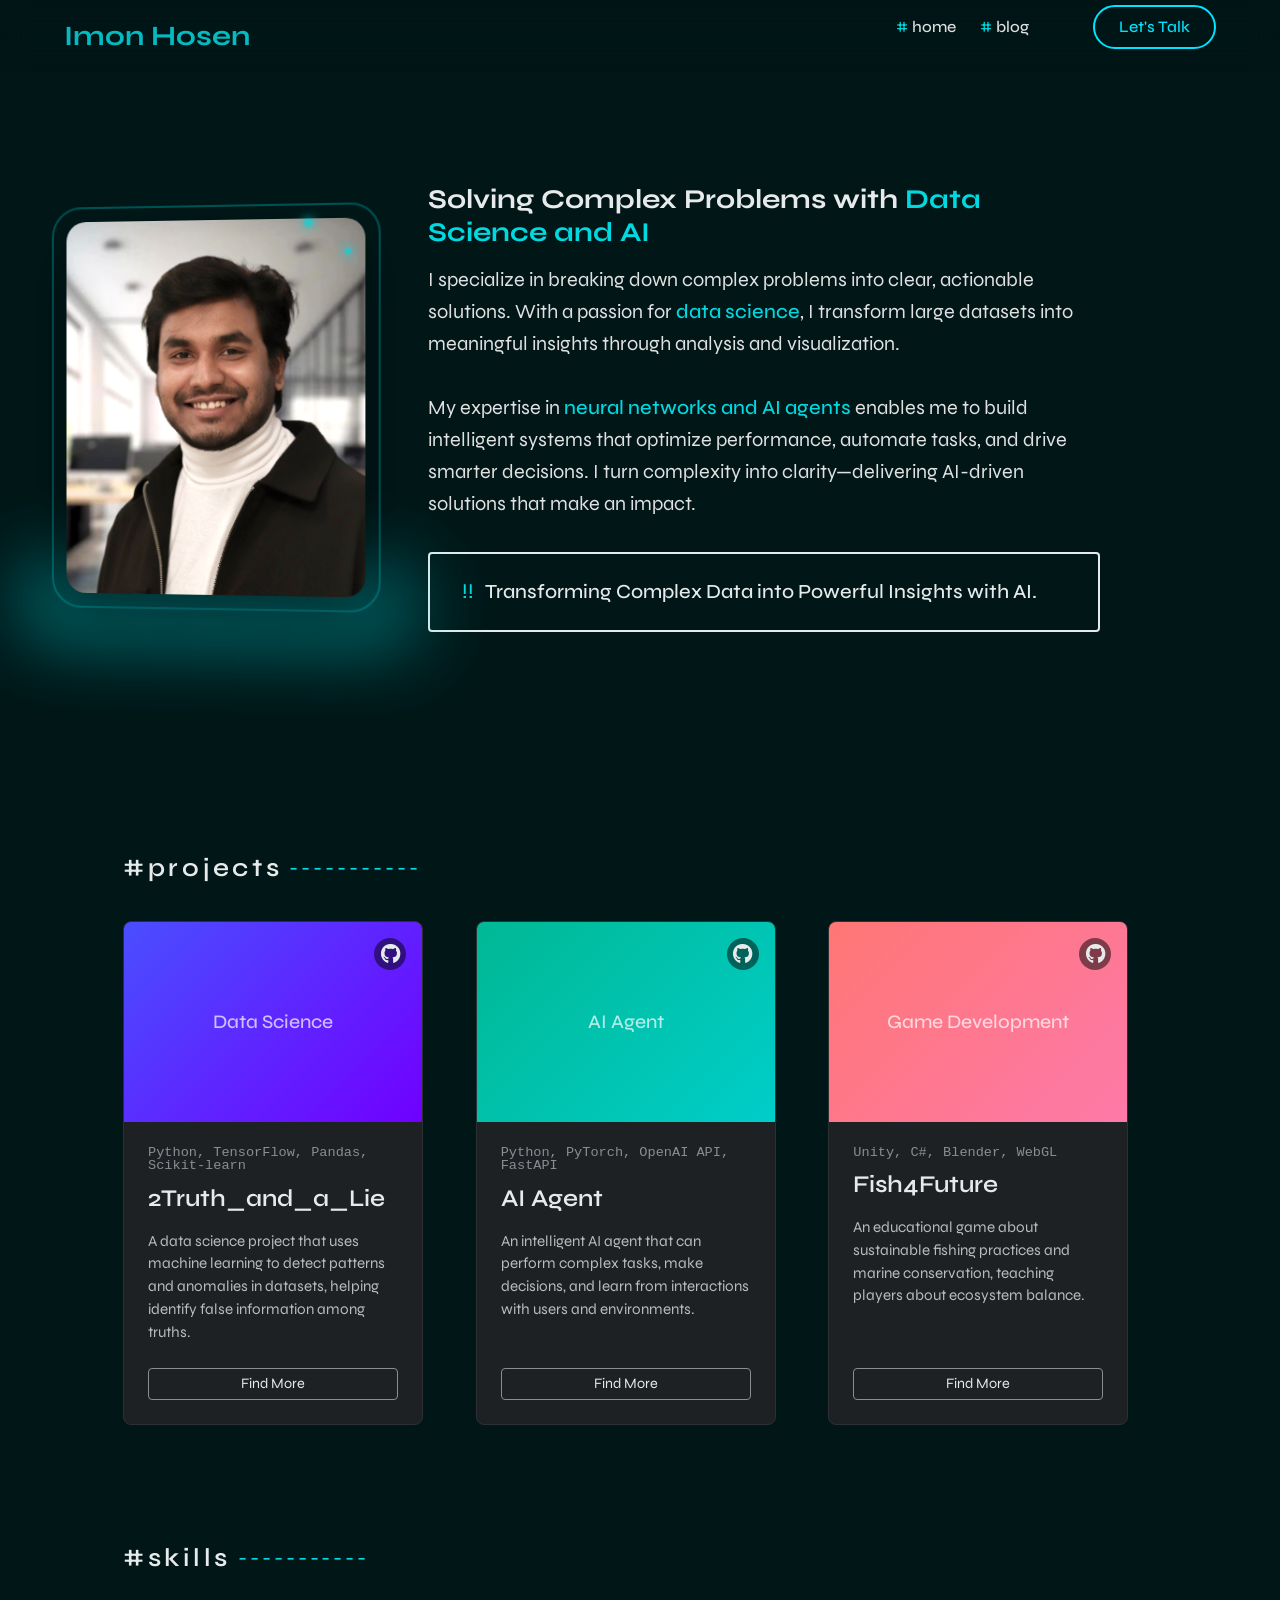
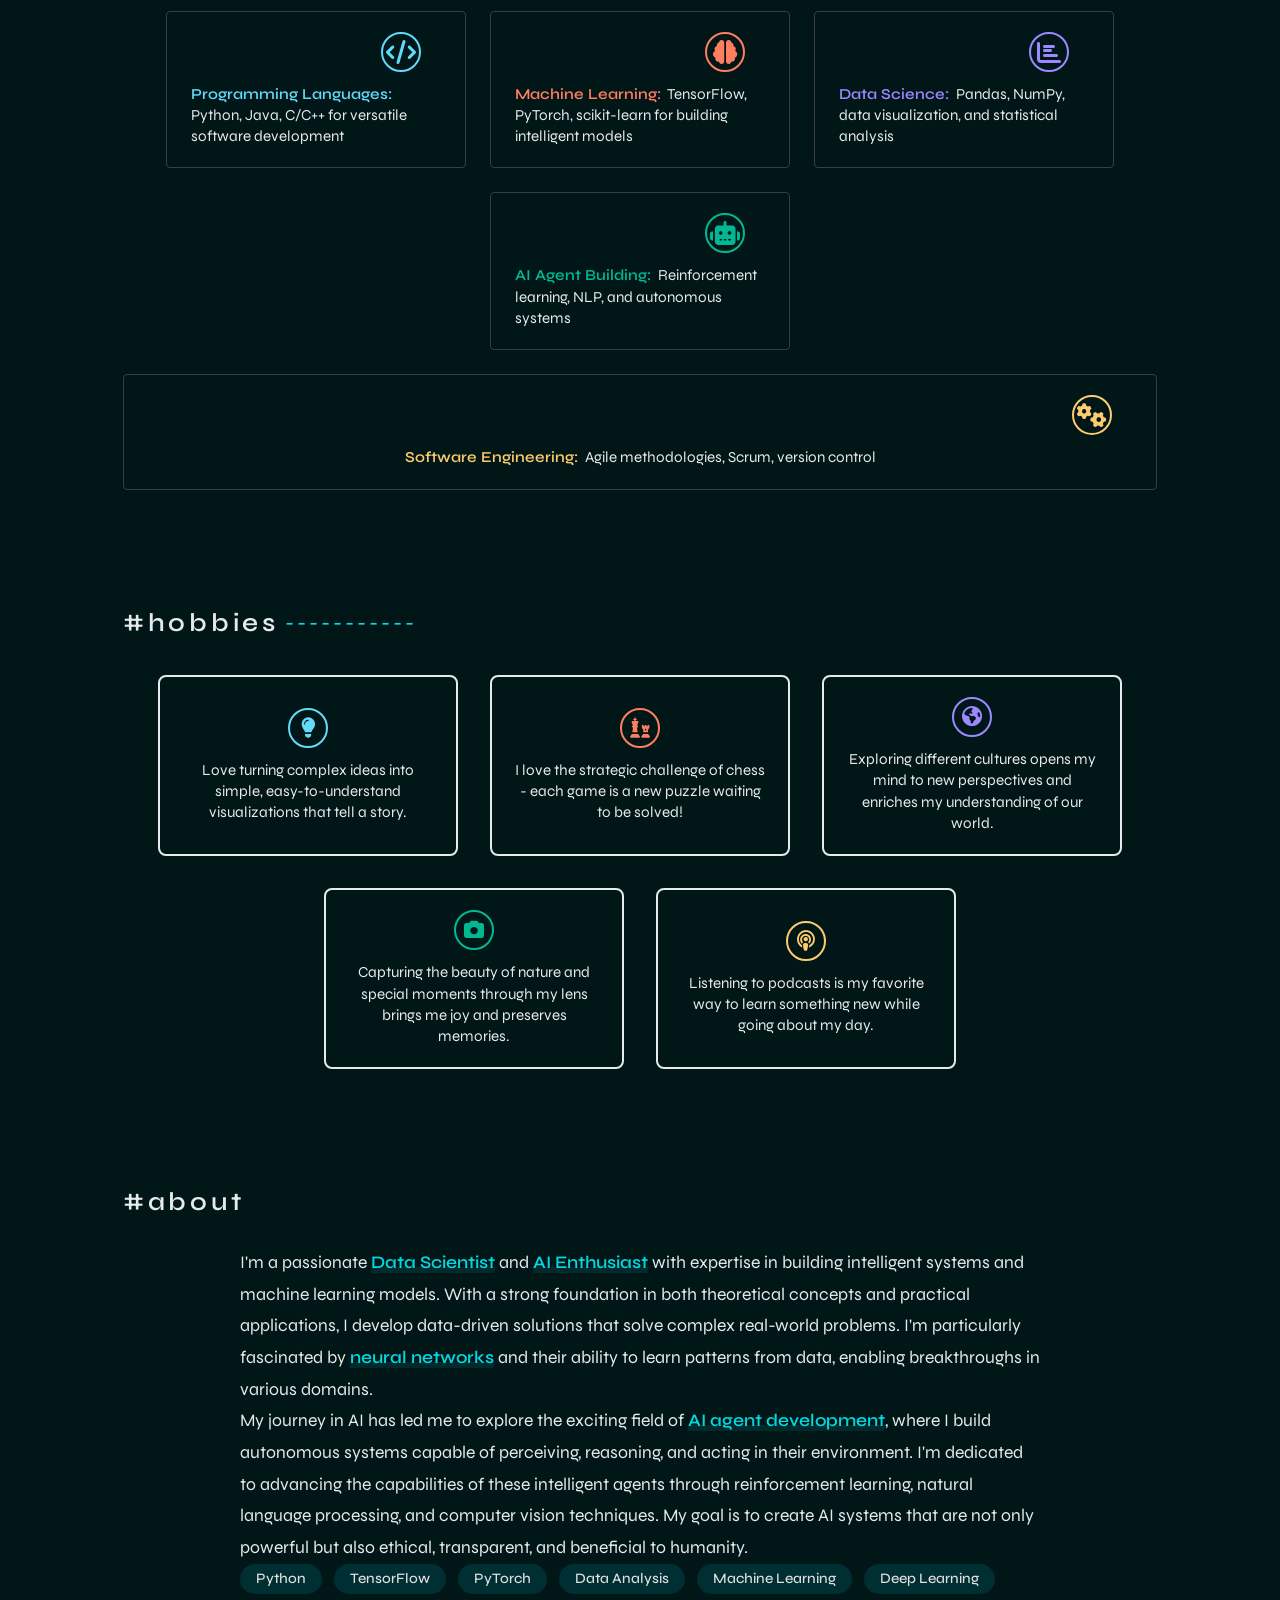
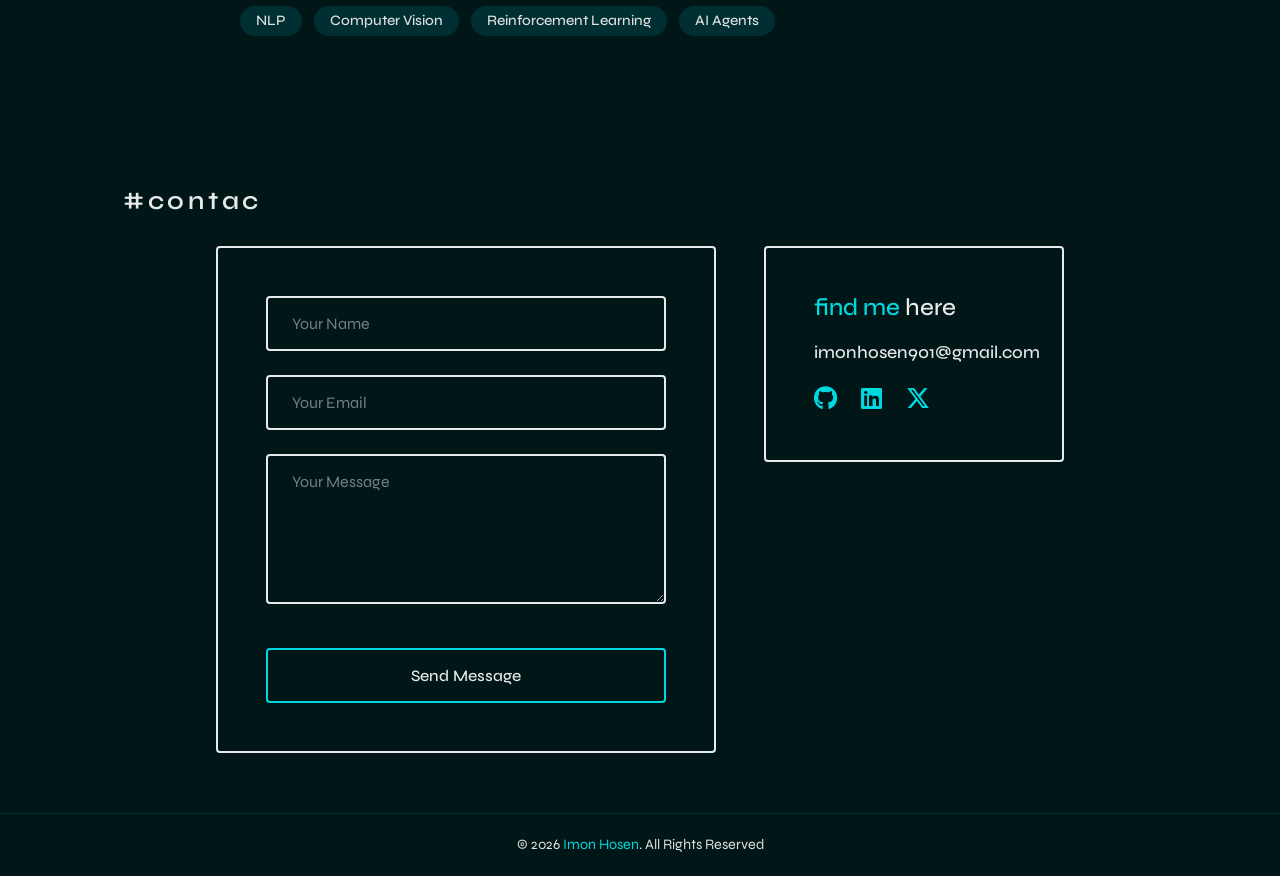
==== index.html @ aaed7962 "Add files via upload" ====
<!DOCTYPE html>
<html lang="en">

<head>
  <meta charset="UTF-8" />
  <meta name="viewport" content="width=device-width, initial-scale=1.0, maximum-scale=1.0, user-scalable=no">
  <link rel="icon" type="image/png" href="img/logo/imon's.png" />
  <title>Imon Hosen - AI Generalist</title>
  <!-- Cache buster script should be loaded first -->
  <script src="js/cache-buster.js"></script>
  <!-- Stylesheets -->
  <link rel="stylesheet" href="css/style.css" />
  <link rel="stylesheet" href="css/main.css" />
  <link rel="stylesheet" href="https://cdnjs.cloudflare.com/ajax/libs/font-awesome/6.5.1/css/all.min.css" />
</head>

<body>
  <div class="wrapper">
    <header class="header">
      <div class="header__container">
        <a href="index.html" class="header__logo">Imon Hosen</a>
        <div class="header__navigation">
          <div class="header__menu menu">
              <nav class="menu__body">
                <ul class="menu__list">
                <li class="menu__item"><a href="#home" class="menu__link active"><span class="hash">#</span>home</a></li>
                <li class="menu__item"><a href="blog.html" class="menu__link"><span class="hash">#</span>blog</a></li>
                <li class="menu__item menu__item--with-button">
                  <a href="#contact" class="actions-header__button mobile-button">Let's Talk</a>
                </li>
                </ul>
              <a href="#contact" class="actions-header__button desktop-button">Let's Talk</a>
              </nav>
          </div>
          <div class="header__actions actions-header">
            <button type="button" class="menu__icon icon-menu"><span></span></button>
          </div>
        </div>
      </div>
    </header>
    <main class="page">
      <section id="home" class="page__main main">
        <div class="video-background">
          <video class="video-bg" autoplay muted loop>
            <!-- Video source will be set by JavaScript -->
          </video>
        </div>
        <div class="main__container">
          <div class="main__content-wrapper">
            <div class="main__image">
              <img src="img/home/ssss.jpeg" alt="Profile Image">
              <div class="particles"></div>
              <div class="image-overlay"></div>
            </div>
            <div class="main__content">
              <h1 class="main__title">Solving Complex Problems with <span class="highlight">Data Science and AI</span></h1>
              <div class="main__text">
                I specialize in breaking down complex problems into clear, actionable solutions. With a passion for <span class="highlight">data science</span>, I transform large datasets into meaningful insights through analysis and visualization.
                <br><br>
                My expertise in <span class="highlight">neural networks and AI agents</span> enables me to build intelligent systems that optimize performance, automate tasks, and drive smarter decisions. I turn complexity into clarity—delivering AI-driven solutions that make an impact.
              </div>
              <div class="main__quote">
                <span class="quote-sign">!!</span> Transforming Complex Data into Powerful Insights with AI.
              </div>
            </div>
          </div>
        </div>
      </section>

      <section class="page__projects projects" id="projects">
        <div class="projects__container">
          <h2 class="projects__title">
            <span class="text">
              <span class="letter">#</span>
              <span class="letter">p</span>
              <span class="letter">r</span>
              <span class="letter">o</span>
              <span class="letter">j</span>
              <span class="letter">e</span>
              <span class="letter">c</span>
              <span class="letter">t</span>
              <span class="letter">s</span>
            </span>
            <span class="dash">- - - - - - - - - - -  </span>
          </h2>
          <div class="project-boxes">
            <div class="project-box">
              <a href="https://github.com/imon333/2Truth_and_a-_Lie" target="_blank" class="github-link">
                <i class="fab fa-github"></i>
              </a>
              <div class="project-image" data-placeholder="Data Science">
                <img src="img/projects/data-science.jpg" alt="Data Science Project" onerror="this.style.display='none'">
              </div>
              <div class="project-content">
                <div class="project-tech">Python, TensorFlow, Pandas, Scikit-learn</div>
                <h3 class="project-title">2Truth_and_a_Lie</h3>
                <p class="project-desc">A data science project that uses machine learning to detect patterns and anomalies in datasets, helping identify false information among truths.</p>
                <a href="#" class="project-link">Find More</a>
              </div>
            </div>
            <div class="project-box">
              <a href="https://github.com/imon333/Job-apply-AI-agent" target="_blank" class="github-link">
                <i class="fab fa-github"></i>
              </a>
              <div class="project-image" data-placeholder="AI Agent">
                <img src="img/projects/ai-agent.jpg" alt="AI Agent" onerror="this.style.display='none'">
              </div>
              <div class="project-content">
                <div class="project-tech">Python, PyTorch, OpenAI API, FastAPI</div>
                <h3 class="project-title">AI Agent</h3>
                <p class="project-desc">An intelligent AI agent that can perform complex tasks, make decisions, and learn from interactions with users and environments.</p>
                <a href="#" class="project-link">Find More</a>
              </div>
            </div>
            <div class="project-box">
              <a href="https://github.com/maxkompch/Fishing4Future" target="_blank" class="github-link">
                <i class="fab fa-github"></i>
              </a>
              <div class="project-image" data-placeholder="Game Development">
                <img src="img/projects/fish4future.jpg" alt="Fish4Future" onerror="this.style.display='none'">
              </div>
              <div class="project-content">
                <div class="project-tech">Unity, C#, Blender, WebGL</div>
                <h3 class="project-title">Fish4Future</h3>
                <p class="project-desc">An educational game about sustainable fishing practices and marine conservation, teaching players about ecosystem balance.</p>
                <a href="#" class="project-link">Find More</a>
              </div>
            </div>
          </div>
        </div>
      </section>

      <section class="page__skills skills" id="skills">
        <div class="skills__container">
          <h2 class="skills__title">
            <span class="text">
              <span class="letter">#</span>
              <span class="letter">s</span>
              <span class="letter">k</span>
              <span class="letter">i</span>
              <span class="letter">l</span>
              <span class="letter">l</span>
              <span class="letter">s</span>
            </span>
            <span class="dash">- - - - - - - - - - -  </span>
          </h2>
          <div class="skill-boxes">
            <div class="skill-box">
              <div class="skill-icon">
                <i class="fas fa-code"></i>
                  </div>
              <p class="skill-desc"><span class="skill-category programming">Programming Languages:</span> Python, Java, C/C++ for versatile software development</p>
                </div>
            <div class="skill-box">
              <div class="skill-icon">
                <i class="fas fa-brain"></i>
              </div>
              <p class="skill-desc"><span class="skill-category ml">Machine Learning:</span> TensorFlow, PyTorch, scikit-learn for building intelligent models</p>
            </div>
            <div class="skill-box">
              <div class="skill-icon">
                <i class="fas fa-chart-bar"></i>
                  </div>
              <p class="skill-desc"><span class="skill-category ds">Data Science:</span> Pandas, NumPy, data visualization, and statistical analysis</p>
                </div>
            <div class="skill-box">
              <div class="skill-icon">
                <i class="fas fa-robot"></i>
              </div>
              <p class="skill-desc"><span class="skill-category ai">AI Agent Building:</span> Reinforcement learning, NLP, and autonomous systems</p>
            </div>
            <div class="skill-box">
              <div class="skill-icon">
                <i class="fas fa-cogs"></i>
              </div>
              <p class="skill-desc"><span class="skill-category se">Software Engineering:</span> Agile methodologies, Scrum, version control</p>
            </div>
          </div>
        </div>
      </section>
      
      <section class="page__hobbies hobbies" id="hobbies">
        <div class="hobbies__container">
          <h2 class="hobbies__title">
            <span class="text">
              <span class="letter">#</span>
              <span class="letter">h</span>
              <span class="letter">o</span>
              <span class="letter">b</span>
              <span class="letter">b</span>
              <span class="letter">i</span>
              <span class="letter">e</span>
              <span class="letter">s</span>
            </span>
            <span class="dash">- - - - - - - - - - -  </span>
          </h2>
          <div class="hobby-boxes">
            <div class="hobby-box">
              <div class="hobby-icon code-icon">
                <i class="fas fa-lightbulb"></i>
              </div>
              <p class="hobby-desc">Love turning complex ideas into simple, easy-to-understand visualizations that tell a story.</p>
            </div>
            <div class="hobby-box">
              <div class="hobby-icon chess-icon">
                <i class="fas fa-chess"></i>
              </div>
              <p class="hobby-desc">I love the strategic challenge of chess - each game is a new puzzle waiting to be solved!</p>
            </div>
            <div class="hobby-box">
              <div class="hobby-icon globe-icon">
                <i class="fas fa-globe-americas"></i>
              </div>
              <p class="hobby-desc">Exploring different cultures opens my mind to new perspectives and enriches my understanding of our world.</p>
            </div>
            <div class="hobby-box">
              <div class="hobby-icon photo-icon">
                <i class="fas fa-camera"></i>
              </div>
              <p class="hobby-desc">Capturing the beauty of nature and special moments through my lens brings me joy and preserves memories.</p>
            </div>
            <div class="hobby-box">
              <div class="hobby-icon podcast-icon">
                <i class="fas fa-podcast"></i>
              </div>
              <p class="hobby-desc">Listening to podcasts is my favorite way to learn something new while going about my day.</p>
            </div>
          </div>
        </div>
      </section>

      <section class="page__about about" id="about">
        <div class="about__container">
          <h2 class="about__title">
            <span class="text">
              <span class="letter">#</span>
              <span class="letter">a</span>
              <span class="letter">b</span>
              <span class="letter">o</span>
              <span class="letter">u</span>
              <span class="letter">t</span>
              <span class="letter">&nbsp;</span>
              <span class="letter">m</span>
              <span class="letter">e</span>
            </span>
            <span class="dash">- - - - - - - - - - -  </span>
          </h2>
          <div class="about__content">
            <p class="about__text">
              I'm a passionate <span class="highlight">Data Scientist</span> and <span class="highlight">AI Enthusiast</span> with expertise in building intelligent systems and machine learning models. 
              With a strong foundation in both theoretical concepts and practical applications, I develop data-driven 
              solutions that solve complex real-world problems. I'm particularly fascinated by <span class="highlight">neural networks</span> 
              and their ability to learn patterns from data, enabling breakthroughs in various domains.
            </p>
            <p class="about__text">
              My journey in AI has led me to explore the exciting field of <span class="highlight">AI agent development</span>, 
              where I build autonomous systems capable of perceiving, reasoning, and acting in their environment. 
              I'm dedicated to advancing the capabilities of these intelligent agents through reinforcement learning, 
              natural language processing, and computer vision techniques. My goal is to create AI systems that are 
              not only powerful but also ethical, transparent, and beneficial to humanity.
            </p>
            <div class="about__skills">
              <span class="skill-tag">Python</span>
              <span class="skill-tag">TensorFlow</span>
              <span class="skill-tag">PyTorch</span>
              <span class="skill-tag">Data Analysis</span>
              <span class="skill-tag">Machine Learning</span>
              <span class="skill-tag">Deep Learning</span>
              <span class="skill-tag">NLP</span>
              <span class="skill-tag">Computer Vision</span>
              <span class="skill-tag">Reinforcement Learning</span>
              <span class="skill-tag">AI Agents</span>
            </div>
          </div>
        </div>
      </section>

      <section class="page__contact contact" id="contact">
        <div class="contact__container">
          <h2 class="contact__title">
            <span class="text">
              <span class="letter">#</span>
              <span class="letter">c</span>
              <span class="letter">o</span>
              <span class="letter">n</span>
              <span class="letter">t</span>
              <span class="letter">a</span>
              <span class="letter">c</span>
              <span class="letter">t</span>
              <span class="letter">&nbsp;</span>
              <span class="letter">m</span>
              <span class="letter">e</span>
            </span>
            <span class="dash">- - - - - - - - - - -  </span>
          </h2>
          <div class="contact__wrapper">
            <form class="contact__form" id="contactForm">
              <div class="form__group">
                <input type="text" id="name" name="name" class="form__input" placeholder="Your Name" required>
              </div>
              <div class="form__group">
                <input type="email" id="email" name="email" class="form__input" placeholder="Your Email" required>
              </div>
              <div class="form__group">
                <textarea id="message" name="message" class="form__input form__textarea" placeholder="Your Message" required></textarea>
              </div>
              <button type="submit" class="form__button">Send Message</button>
              <div id="thankYouMessage" class="thank-you-message">Thank you for your message!</div>
            </form>
            <div class="contact__social">
              <h3 class="social__title"><span class="social__highlight">find me</span> here</h3>
              <p class="social__email"><a href="mailto:imonhosen901@gmail.com">imonhosen901@gmail.com</a></p>
              <div class="social__links">
                <a href="https://github.com/imon333" target="_blank" class="github-icon"><i class="fab fa-github"></i></a>
                <a href="https://www.linkedin.com/in/imonhosen33/" target="_blank" class="linkedin-icon"><i class="fab fa-linkedin"></i></a>
                <a href="https://twitter.com/yourusername" target="_blank" class="x-icon"><i class="fab fa-x-twitter"></i></a>
              </div>
            </div>
          </div>
        </div>
      </section>
    </main>
    <footer class="footer">
      <div class="footer__container">
        <div class="footer__copyright">© 2026 <span>Imon Hosen</span>. All Rights Reserved</div>
      </div>
    </footer>
  </div>
  <script src="js/script.js"></script>
</body>

</html>
---- css/style.css ----
@import url("reset.css");

@import url("https://fonts.googleapis.com/css?family=Inter:regular,500,600,700&display=swap");
@import url('https://fonts.googleapis.com/css2?family=Syne:wght@400;500;600;700;800&display=swap');

/* ************COMMON************ */

:root {
  --primary-color: #001617;
  --secondary-color: #00E5FF;
  --text-color: #E0E0E0;
  --bg-color: #001617;
  --accent-color: #002F33;
  --light-text: #e6eaeb;
  --dark-overlay: rgba(0, 22, 23, 0.95);
  --card-bg: #002428;
}

.logo {
  font-weight: 700;
  font-size: 2.25rem;
  color: var(--primary-color);
  text-decoration: none;
}

body {
  font-family: "Syne", sans-serif;
  font-size: 1.1rem;
  color: var(--text-color);
  background-color: var(--bg-color);
}

.main__title, 
.about__title,
.services__title,
.testimonial__title,
.contact__title,
.header__logo {
  font-family: "Syne", sans-serif;
  font-weight: 700;
}

.menu__link,
.actions-header__button,
.form__button,
.social__title {
  font-family: "Syne", sans-serif;
  font-weight: 500;
}

[class*="__container"] {
  max-width: 72.624rem;
  margin: 0 auto;
  padding: 0 0.938rem;
}

.button {
  font-weight: 600;
  display: inline-block;
  padding: 0.75rem 1.5rem;
  border-radius: 30px;
  transition: all 0.3s;
  color: var(--bg-color);
  background-color: var(--primary-color);
  text-decoration: none;
}

.button:hover {
  transform: translateY(-2px);
  box-shadow: 0 5px 15px rgba(0, 0, 0, 0.1);
}

.button--outline {
  background-color: transparent;
  border: 2px solid var(--primary-color);
  color: var(--primary-color);
}

.title {
  font-size: 3.5rem;
  font-weight: 600;
  color: var(--primary-color);
}

.wrapper {
  min-height: 100%;
  display: -webkit-box;
  display: -ms-flexbox;
  display: flex;
  -webkit-box-orient: vertical;
  -webkit-box-direction: normal;
  -ms-flex-direction: column;
  flex-direction: column;
  overflow: hidden;
}

/* ************HEADER************ */

.header {
  position: fixed;
  top: 0;
  left: 0;
  width: 100%;
  background: rgba(0, 22, 23, 0.25);
  backdrop-filter: blur(12px);
  -webkit-backdrop-filter: blur(12px);
  z-index: 1000;
  transition: all 0.3s ease;
}

.header.scrolled {
  background: rgba(0, 22, 23, 0.65);
  backdrop-filter: blur(16px);
  -webkit-backdrop-filter: blur(16px);
  box-shadow: 0 2px 20px rgba(0, 0, 0, 0.2);
}

.header__container {
  display: flex;
  align-items: center;
  justify-content: space-between;
  min-height: 4.5rem;
  max-width: 100%;
  padding: 0 4rem;
}

.header__logo {
  font-size: 1.75rem;
  font-weight: 700;
  color: #04bbc2;
  text-decoration: none;
  transition: all 0.3s ease;
}

.header__logo:hover {
  opacity: 0.9;
}

.header__logo span {
  color: var(--secondary-color);
}

.menu__body {
  display: flex;
  align-items: center;
  gap: 2.5rem;
}

.menu__list {
  display: flex;
  align-items: center;
  gap: 2rem;
}

.menu__link {
  font-weight: 500;
  font-size: 1rem;
  color: var(--text-color);
  text-decoration: none;
  position: relative;
  padding: 0.5rem 0;
  transition: all 0.3s ease;
  display: flex;
  align-items: center;
  gap: 0.25rem;
}

.menu__link .hash {
  color: #00d9e0;
}

.menu__link::after {
  content: '';
  position: absolute;
  bottom: -2px;
  left: 0;
  width: 0;
  height: 2px;
  background: #00d9e0;
  transition: width 0.3s ease;
}

.menu__link:hover,
.menu__link.active {
  color: var(--text-color);
}

.actions-header__button {
  font-weight: 500;
  font-size: 1rem;
  padding: 0.75rem 1.5rem;
  border: 2px solid var(--secondary-color);
  border-radius: 30px;
  color: var(--secondary-color);
  background: transparent;
  transition: all 0.3s ease;
  text-decoration: none;
}

.actions-header__button:hover {
  background: var(--secondary-color);
  color: var(--primary-color);
}

/* ****************PAGES**************** */
.page__main {
  padding-bottom: 60px;
}

/* *****************HOME**************** */

.main {
  position: relative;
  min-height: 85vh;
  display: flex;
  align-items: center;
  padding: 50px 0 30px 0;
  overflow: hidden;
}

.video-background {
  position: absolute;
  top: 0;
  left: 0;
  width: 100%;
  height: 100%;
  z-index: -1;
}

.video-background::after {
  content: '';
  position: absolute;
  top: 0;
  left: 0;
  width: 100%;
  height: 100%;
  background: linear-gradient(135deg, rgba(0, 22, 23, 0.95), rgba(0, 22, 23, 0.9));
}

.video-bg {
  width: 100%;
  height: 100%;
  object-fit: cover;
}

.main__container {
  position: relative;
  width: 100%;
  max-width: 84rem;
  margin: 0 auto;
  padding: 0 4rem;
  min-height: calc(85vh - 50px);
  display: flex;
  align-items: center;
}

.main__content-wrapper {
  display: flex;
  align-items: center;
  gap: 4rem;
  width: 100%;
}

.main__image {
  position: relative;
  flex: 0 0 auto;
  width: 300px;
  height: 375px;
  border-radius: 20px;
  overflow: visible;
  transform: perspective(1000px) rotateY(-5deg);
  transition: transform 0.5s ease;
  z-index: 2;
  animation: float 6s ease-in-out infinite;
}

.main__content {
  flex: 1;
  max-width: 800px;
}

.main__image:hover {
  transform: perspective(1000px) rotateY(0deg) scale(1.02);
  filter: drop-shadow(0 0 15px rgba(0, 217, 224, 0.5));
}

.main__image::before {
  content: '';
  position: absolute;
  top: -15px;
  left: -15px;
  width: calc(100% + 30px);
  height: calc(100% + 30px);
  border: 2px solid rgba(0, 217, 224, 0.3);
  border-radius: 30px;
  z-index: -1;
  animation: pulse 3s infinite;
}

.main__image::after {
  content: '';
  position: absolute;
  bottom: -40px;
  left: 50%;
  transform: translateX(-50%);
  width: 130%;
  height: 60px;
  background: #00d9e0;
  filter: blur(40px);
  opacity: 0.6;
  z-index: -1;
  animation: glow 4s infinite alternate;
}

.main__image img {
  width: 100%;
  height: 100%;
  object-fit: cover;
  border-radius: 20px;
  box-shadow: 0 25px 50px rgba(0, 0, 0, 0.4);
  transition: all 0.5s ease;
  filter: contrast(1.05) brightness(1.05);
  position: relative;
  overflow: hidden;
}

.main__image img::before {
  content: '';
  position: absolute;
  top: 0;
  left: 0;
  width: 100%;
  height: 100%;
  background: linear-gradient(45deg, rgba(0, 217, 224, 0.2) 0%, transparent 70%);
  border-radius: 20px;
  z-index: 1;
  opacity: 0;
  transition: opacity 0.5s ease;
}

.main__image:hover img::before {
  opacity: 1;
}

/* Particle effect */
.main__image .particles {
  position: absolute;
  top: -20px;
  right: -20px;
  width: 100px;
  height: 100px;
  opacity: 0.7;
  pointer-events: none;
  z-index: 3;
}

.main__image .particles::before,
.main__image .particles::after {
  content: '';
  position: absolute;
  width: 8px;
  height: 8px;
  border-radius: 50%;
  background-color: #00d9e0;
  box-shadow: 0 0 10px 2px rgba(0, 217, 224, 0.8);
  animation: particle-float 3s infinite alternate;
}

.main__image .particles::before {
  top: 20px;
  left: 20px;
  animation-delay: 0.5s;
}

.main__image .particles::after {
  top: 50px;
  left: 60px;
  width: 6px;
  height: 6px;
  animation-delay: 1s;
}

/* Shine effect */
.main__image .image-overlay {
  position: absolute;
  top: 0;
  left: 0;
  width: 100%;
  height: 100%;
  border-radius: 20px;
  background: linear-gradient(135deg, rgba(0, 217, 224, 0.2) 0%, transparent 80%);
  opacity: 0;
  transition: opacity 0.5s ease;
  z-index: 2;
  pointer-events: none;
  overflow: hidden;
}

.main__image .image-overlay::after {
  content: '';
  position: absolute;
  top: -50%;
  left: -50%;
  width: 200%;
  height: 200%;
  background: linear-gradient(
    to right,
    rgba(255, 255, 255, 0) 0%,
    rgba(255, 255, 255, 0.3) 50%,
    rgba(255, 255, 255, 0) 100%
  );
  transform: rotate(30deg);
  animation: shine 6s infinite;
  opacity: 0;
  transition: opacity 0.3s ease;
}

.main__image:hover .image-overlay {
  opacity: 1;
}

.main__image:hover .image-overlay::after {
  opacity: 1;
}

@keyframes float {
  0% {
    transform: perspective(1000px) rotateY(-5deg) translateY(0px);
  }
  50% {
    transform: perspective(1000px) rotateY(-5deg) translateY(-15px);
  }
  100% {
    transform: perspective(1000px) rotateY(-5deg) translateY(0px);
  }
}

@keyframes pulse {
  0% {
    transform: scale(1);
    opacity: 0.3;
  }
  50% {
    transform: scale(1.05);
    opacity: 0.5;
  }
  100% {
    transform: scale(1);
    opacity: 0.3;
  }
}

@keyframes glow {
  0% {
    filter: blur(40px);
    opacity: 0.5;
  }
  100% {
    filter: blur(50px);
    opacity: 0.7;
  }
}

@keyframes particle-float {
  0% {
    transform: translateY(0) scale(1);
    opacity: 0.7;
  }
  100% {
    transform: translateY(-10px) scale(1.2);
    opacity: 1;
  }
}

@keyframes shine {
  0% {
    transform: rotate(30deg) translateX(-200%);
  }
  20%, 100% {
    transform: rotate(30deg) translateX(200%);
  }
}

.main__caption {
  display: inline-block;
  background: rgba(0, 229, 255, 0.1);
  padding: 0.5rem 1rem;
  border-radius: 20px;
  font-size: 1.125rem;
  color: var(--secondary-color);
}

.main__caption span {
  margin-right: 0.5rem;
}

.main__title {
  font-size: 1.7rem;
  font-weight: 700;
  color: var(--light-text);
  line-height: 1.2;
  margin-bottom: 1rem;
  max-width: 42rem;
  opacity: 0;
  transform: translateY(20px);
  animation: fadeInUp 0.6s ease forwards 0.2s;
}

.main__title .highlight,
.main__text .highlight {
  color: #00d9e0;
  position: relative;
  display: inline;
}

.main__title .highlight::after {
  content: '';
  position: absolute;
  bottom: 0;
  left: 0;
  width: 100%;
  height: 30%;
  background: rgba(0, 217, 224, 0.1);
  z-index: -1;
  transform: skewX(-15deg);
}

.main__text {
  font-size: 1.25rem;
  line-height: 1.6;
  color: var(--text-color);
  max-width: 42rem;
  margin-bottom: 0;
  opacity: 0;
  transform: translateY(20px);
  animation: fadeInUp 0.6s ease forwards 0.4s;
}

.main__text .highlight {
  font-weight: 500;
  transition: color 0.3s ease;
}

.main__quote {
  margin-top: 2rem;
  padding: 1.5rem 2rem;
  border: 2px solid var(--light-text);
  border-radius: 4px;
  color: var(--light-text);
  font-size: 1.25rem;
  font-weight: 500;
  line-height: 1.4;
  max-width: 42rem;
  opacity: 0;
  transform: translateY(20px);
  animation: fadeInUp 0.6s ease forwards 0.6s;
  transition: border-color 0.3s ease;
}

.main__quote:hover {
  border-color: #00d9e0;
}

.quote-sign {
  color: #00d9e0;
  margin-right: 0.5rem;
}

.main__buttons {
  display: flex;
  gap: 1.5rem;
  margin-bottom: 3rem;
  opacity: 0;
  transform: translateY(20px);
  animation: fadeInUp 0.6s ease forwards 0.6s;
}

.main__button {
  font-size: 1.125rem;
  font-weight: 500;
  padding: 1rem 2rem;
  border-radius: 30px;
  transition: all 0.3s ease;
  background: var(--secondary-color);
  color: var(--primary-color);
}

.main__button:hover {
  background: var(--light-text);
  color: var(--primary-color);
}

.main__button--outline {
  border: 2px solid var(--secondary-color);
  color: var(--secondary-color);
  background: transparent;
}

.main__button--outline:hover {
  background: var(--secondary-color);
  color: var(--primary-color);
}

.main__social {
  display: flex;
  gap: 2rem;
  opacity: 0;
  transform: translateY(20px);
  animation: fadeInUp 0.6s ease forwards 0.8s;
}

.main__social a {
  width: 2.5rem;
  height: 2.5rem;
  display: flex;
  align-items: center;
  justify-content: center;
  border-radius: 50%;
  background: rgba(0, 229, 255, 0.1);
  color: var(--text-color);
  transition: all 0.3s ease;
}

.main__social a:hover {
  background: var(--secondary-color);
  color: var(--primary-color);
}

@keyframes fadeInUp {
  to {
    opacity: 1;
    transform: translateY(0);
  }
}

/* ************ABOUT**************** */

.main_about {
  background: url("../img/about/background_placeholder.png") center / cover no-repeat;
}

.about {
  padding: 60px 0;
  background-color: transparent;
}

.about__container {
  max-width: 72.624rem;
  margin: 0 auto;
  padding: 0 4rem;
  display: flex;
  flex-direction: column;
  align-items: center;
}

.about__title {
  color: var(--light-text);
  margin-bottom: 2rem;
  font-size: 1.6rem;
  font-weight: 600;
  align-self: flex-start;
  display: flex;
  align-items: center;
  gap: 0.25rem;
  letter-spacing: -0.02em;
}

.about__title .letter {
  display: inline-block;
  opacity: 0;
  transform: translateY(20px);
  transition: transform 0.3s ease, opacity 0.3s ease;
  margin-right: -0.05em;
}

.about__title .letter.animate {
  opacity: 0;
  transform: translateY(20px);
}

.about__title .letter.animate.visible {
  opacity: 1;
  transform: translateY(0);
}

.about__title .dash {
  color: #00d9e0;
  margin-left: 0.5rem;
  display: inline-block;
  transform: scaleX(0);
  transform-origin: left;
  transition: transform 0.5s ease;
  font-size: 1.2rem;
}

.about__title .dash.animate {
  transform: scaleX(0);
}

.about__title .dash.animate.visible {
  transform: scaleX(1);
}

.about__content {
  width: 100%;
  max-width: 800px;
  margin: 0 auto;
}

.about__text {
  color: var(--light-text);
  font-size: 1.1rem;
  line-height: 1.8;
  text-align: left;
}

.about__text .highlight {
  color: #00d9e0;
  font-weight: 600;
  position: relative;
}

.about__text .highlight::after {
  content: '';
  position: absolute;
  bottom: 0;
  left: 0;
  width: 100%;
  height: 30%;
  background: rgba(0, 217, 224, 0.1);
  z-index: -1;
  transform: skewX(-15deg);
}

.about__image {
  position: relative;
  max-width: 552px;
  height: 614px;
}

.about__image img {
  border-radius: 16px;
  max-width: 100%;
  height: 100%;
  object-fit: cover;
  box-shadow: 0 20px 40px rgba(0, 0, 0, 0.1);
}

.about__skills {
  display: flex;
  flex-wrap: wrap;
  gap: 0.75rem;
  margin-bottom: 2rem;
}

.skill-tag {
  background-color: var(--accent-color);
  padding: 0.5rem 1rem;
  border-radius: 20px;
  font-size: 0.9rem;
  font-weight: 500;
  color: var(--text-color);
}

.about__text p:not(:last-child) {
  margin-bottom: 2.5rem;
}

.outro_about {
  background: url("../img/about/hero_placeholder.jpg") center / cover no-repeat;
}

/* **************SERVICES**************** */

.main_services {
  background: url("../img/services/background_placeholder.png") center / cover no-repeat;
}

.services {
  background-color: var(--accent-color);
}

.services__container {
  padding-top: 60px;
  padding-bottom: 60px;
}

.services__title {
  text-align: center;
  margin-bottom: 5rem;
  color: var(--light-text);
}

.services__row {
  display: grid;
  grid-template-columns: repeat(3, 1fr);
  gap: 1.5rem;
}

.item-services {
  background-color: var(--card-bg);
  border-radius: 16px;
  padding: 1.5rem;
  box-shadow: 0 10px 30px rgba(0, 0, 0, 0.2);
  transition: all 0.3s;
}

.item-services:hover {
  transform: translateY(-5px);
  box-shadow: 0 20px 40px rgba(0, 0, 0, 0.1);
}

.item-services__image {
  border-radius: 8px;
  overflow: hidden;
  margin-bottom: 1.5rem;
}

.item-services__image img {
  width: 100%;
  height: 200px;
  object-fit: cover;
}

.item-services__tech {
  display: flex;
  flex-wrap: wrap;
  gap: 0.5rem;
  margin: 1rem 0;
}

.item-services__tech span {
  background-color: var(--accent-color);
  padding: 0.25rem 0.75rem;
  border-radius: 15px;
  font-size: 0.85rem;
  color: var(--text-color);
}

.item-services__links {
  display: flex;
  gap: 1rem;
  margin-top: 1.5rem;
}

.item-services__title {
  font-size: 1.5rem;
  font-weight: 600;
  margin-bottom: 0.75rem;
  color: var(--light-text);
}

.item-services__text {
  max-width: 21.5rem;
  line-height: 150%;
  margin-bottom: 2rem;
  flex-grow: 1;
  letter-spacing: 0.02em;
  color: var(--text-color);
}

.item-services__button {
  background-color: inherit;
  border: 2px solid #303a4d;
  color: #303a4d;
}

.outro_services {
  background: url("../img/services/hero_placeholder.jpg") center / cover no-repeat;
}

/* ************TESTIMONIAL**************** */

.testimonial {
  background-color: var(--primary-color);
  padding: 60px 0;
}

.testimonial__caption {
  color: var(--secondary-color);
  text-transform: uppercase;
  font-weight: 500;
  margin-bottom: 1.5rem;
  text-align: center;
}

.testimonial__title {
  font-size: 2.5rem;
  text-align: center;
  max-width: 50rem;
  margin: 0 auto 3rem;
  line-height: 1.4;
  color: var(--light-text);
}

.item-testimonial {
  text-align: center;
}

.item-testimonial__image {
  width: 80px;
  height: 80px;
  border-radius: 50%;
  overflow: hidden;
  margin: 0 auto 1rem;
}

.item-testimonial__image img {
  width: 100%;
  height: 100%;
  object-fit: cover;
}

.item-testimonial__title {
  margin-bottom: 0.25rem;
  font-weight: 600;
  color: var(--light-text);
}

.item-testimonial__caption {
  font-size: 0.938rem;
  color: var(--text-color);
}

/* ****************OUTRO**************** */

.outro__container {
  padding-top: 60px;
  padding-bottom: 60px;
  display: flex;
  flex-direction: column;
  justify-content: center;
  align-items: center;
  text-align: center;
}

.outro__title {
  margin-bottom: 1.25rem;
  color: var(--light-text);
}

.outro__text {
  max-width: 33.625rem;
  line-height: 150%;
  margin-bottom: 2.5rem;
  letter-spacing: 0.02em;
  color: var(--text-color);
}

.outro__button {
  padding: 1.25rem 3rem;
}

/* ****************FOOTER**************** */

.footer {
  background-color: var(--primary-color);
  padding: 1.5rem 0;
  border-top: 1px solid var(--accent-color);
}

.footer__container {
  display: flex;
  justify-content: center;
  align-items: center;
}

.footer__copyright {
  color: var(--text-color);
  font-size: 0.9rem;
}

.footer__copyright span {
  color: #00d9e0;
}

/* ****************ABOUT PAGE**************** */
.main__text_pages {
  max-width: 37.5rem;
}

.main__container_pages {
  padding-top: 300px;
}

.main_pages {
  min-height: 676px !important;
}

/* ****************SERVICES PAGE**************** */
.services-page__container {
  padding-top: 160px;
}

.services-page__item {
  margin-bottom: 132px;
}

.services-page__item:not(:last-child) {
  padding-bottom: 132px;
  margin-bottom: 132px;
  border-bottom: 1px solid rgba(48, 58, 77, 0.4);
}

.services-page__column {
  display: flex;
  align-items: center;
  gap: 97px;
}

.services-page__title {
  margin-bottom: 24px;
}

.services-page__text {
  margin-bottom: 56px;
  max-width: 480px;
  font-size: 18px;
  line-height: 150%;
  letter-spacing: 0.02em;
}

.services-page__text p:not(:last-child) {
  margin-bottom: 20px;
}

.services-page__img {
  max-width: 552px;
  height: 614px;
}

.services-page__img img {
  width: 100%;
  height: 100%;
  object-fit: cover;
  border-radius: 16px;
}

/* ****************CONTACT PAGE****************/

.main_contact {
  background: url("../img/contact/background_placeholder.png") center / cover no-repeat;
}

.contact {
  padding-top: 60px;
  padding-bottom: 60px;
}

.contact__container {
  max-width: 72.624rem;
  margin: 0 auto;
  padding: 0 4rem;
  display: flex;
  flex-direction: column;
  align-items: center;
}

.contact__title {
  color: var(--light-text);
  margin-bottom: 2rem;
  font-size: 1.6rem;
  font-weight: 600;
  align-self: flex-start;
  display: flex;
  align-items: center;
  gap: 0.25rem;
  letter-spacing: -0.02em;
}

.contact__title .letter {
  display: inline-block;
  opacity: 0;
  transform: translateY(20px);
  transition: transform 0.3s ease, opacity 0.3s ease;
  margin-right: -0.05em;
}

.contact__title .letter.animate {
  opacity: 0;
  transform: translateY(20px);
}

.contact__title .letter.animate.visible {
  opacity: 1;
  transform: translateY(0);
}

.contact__title .dash {
  color: #00d9e0;
  margin-left: 0.5rem;
  display: inline-block;
  transform: scaleX(0);
  transform-origin: left;
  transition: transform 0.5s ease;
  font-size: 1.2rem;
}

.contact__title .dash.animate {
  transform: scaleX(0);
}

.contact__title .dash.animate.visible {
  transform: scaleX(1);
}

.contact__wrapper {
  display: flex;
  justify-content: center;
  gap: 3rem;
  align-items: flex-start;
  width: 100%;
}

.contact__form {
  width: 100%;
  max-width: 500px;
  display: flex;
  flex-direction: column;
  gap: 1.5rem;
  padding: 3rem;
  border: 2px solid #e6eaeb;
  border-radius: 4px;
}

.contact__form:hover {
  border-color: #e6eaeb;
}

.contact__form:hover .form__input {
  border-color: #e6eaeb;
}

.contact__social {
  width: 100%;
  max-width: 300px;
  padding: 3rem;
  border: 2px solid #e6eaeb;
  border-radius: 4px;
  transition: border-color 0.3s ease;
  height: fit-content;
}

.contact__social:hover {
  border-color: #00d9e0;
}

.social__title {
  font-size: 1.5rem;
  margin-bottom: 1.5rem;
  color: var(--light-text);
}

.social__email {
  font-size: 1.1rem;
  margin-bottom: 1.5rem;
  color: var(--light-text);
  font-weight: 500;
}

.social__email a {
  color: var(--light-text);
  text-decoration: none;
  transition: color 0.3s ease;
}

.social__email a:hover {
  color: #00d9e0;
}

.social__highlight {
  color: #00d9e0;
}

.social__links {
  display: flex;
  gap: 1.5rem;
}

.social__links a {
  font-size: 1.5rem;
  color: var(--light-text);
  transition: all 0.3s ease;
}

/* Colored social media icons */
.social__links a.github-icon,
.social__links a.linkedin-icon,
.social__links a.x-icon {
  color: #00d9e0;
}

.social__links a:hover {
  transform: translateY(-3px);
}

.social__links a.github-icon:hover,
.social__links a.linkedin-icon:hover,
.social__links a.x-icon:hover {
  color: #00b8be;
}

.form__group {
  position: relative;
}

.form__input {
  width: 100%;
  padding: 1rem 1.5rem;
  background: transparent;
  border: 2px solid #e6eaeb;
  border-radius: 4px;
  color: #e6eaeb;
  font-size: 1rem;
  transition: all 0.3s ease;
}

.form__input:focus,
.form__input:not(:placeholder-shown) {
  border-color: #00d9e0;
  color: #00d9e0;
  outline: none;
}

.form__textarea {
  min-height: 150px;
  resize: vertical;
}

.form__input::placeholder {
  color: rgba(230, 234, 235, 0.5);
  transition: all 0.3s ease;
}

.form__input:focus::placeholder {
  color: rgba(0, 217, 224, 0.5);
}

.form__button {
  background: transparent;
  color: var(--light-text);
  padding: 1rem 2rem;
  border: 2px solid #00d9e0;
  border-radius: 4px;
  font-size: 1rem;
  font-weight: 500;
  cursor: pointer;
  transition: all 0.3s ease;
  margin-top: 1rem;
}

.form__button:hover {
  background: #00d9e0;
  color: var(--primary-color);
}

@media (max-width: 992px) {
  .contact__wrapper {
    flex-direction: column;
    align-items: center;
  }
  
  .contact__social {
    max-width: 500px;
  }

  .contact__title {
    align-self: center;
    text-align: center;
  }
}

@media (max-width: 768px) {
  .contact__container {
    padding: 0 2rem;
  }
  
  .contact__title {
    font-size: 1.5rem;
    margin-bottom: 2rem;
    justify-content: center;
  }
  
  .contact__form,
  .contact__social {
    padding: 2rem;
  }
  
  .form__button {
    width: 100%;
  }
}

/* **************REVIEWS PAGE**************** */
.reviews__container {
  padding-top: 160px;
  padding-bottom: 160px;
}

.reviews__row {
  display: grid;
  grid-template-columns: repeat(3, 1fr);
  column-gap: 24px;
  row-gap: 96px;
}

.reviews__column {
  border: 1px solid #e1e4eb;
  border-radius: 8px;
}

.reviews__item {
  padding-top: 48px;
  padding-bottom: 56px;
  padding-right: 32px;
  padding-left: 32px;
}

.item-reviews {
  text-align: center;
  display: flex;
  flex-direction: column;
  justify-content: center;
  align-items: center;
}

.item-reviews__img {
  max-width: 46px;
  height: 36px;
  margin: 0 auto;
  margin-bottom: 46px;
}

.item-reviews__img img {
  width: 100%;
  height: 100%;
  object-fit: cover;
}

.item-reviews__text {
  margin-bottom: 40px;
  font-size: 18px;
  letter-spacing: 0.02em;
  line-height: 150%;
}

.item-reviews__author {
  font-weight: 600;
  font-size: 18px;
  letter-spacing: 0.01em;
  margin-bottom: 10px;
}

.item-reviews__geo {
  font-size: 14px;
  letter-spacing: 0.002em;
}

/* ******************PRICING PAGE******************** */
.pricing__container {
  padding-top: 140px;
  padding-bottom: 140px;
  display: flex;
  flex-direction: column;
  justify-content: center;
  align-items: center;
}

.pricing__caption {
  font-size: 24px;
  font-weight: 600;
  margin-bottom: 12px;
  letter-spacing: 4%;
}

.pricing__title {
  font-weight: 600;
  font-size: 72px;
  margin-bottom: 24px;
}

.pricing__text {
  font-size: 22px;
  letter-spacing: 2%;
  margin-bottom: 88px;
}

.pricing__row {
  display: flex;
  align-items: start;
  gap: 24px;
}

.pricing__column {
  border: 2px solid #e1e4eb;
  border-radius: 8px;
}

.pricing__item {
  padding: 40px;
  padding-bottom: 48px;
}

.item-pricing__info {
  padding-bottom: 32px;
  border-bottom: 1px solid #e1e4eb;
  margin-bottom: 32px;
}

.item-pricing__label {
  font-weight: 600;
  font-size: 18px;
  letter-spacing: 1%;
  margin-bottom: 16px;
}

.item-pricing__cost {
  font-size: 72px;
  font-weight: 600;
  margin-bottom: 16px;
}

.item-pricing__list {
  margin-bottom: 64px;
}

.item-pricing__item {
  display: flex;
  align-items: center;
  gap: 6px;
}

.item-pricing__item::before {
  content: "";
  background: url("../img/pricing/check.svg") 0 0 no-repeat;
  width: 16px;
  height: 18px;
}

.item-pricing__item:not(:last-child) {
  margin-bottom: 12px;
}

.item-pricing__button {
  display: inline-block;
  font-size: 22px;
  letter-spacing: 2%;
  font-weight: 600;
  color: #fff;
  padding: 20px 82px;
  background-color: #303a4d;
  border-radius: 64px;
}

.team {
  background-color: #e1e4eb;
}

.team__container {
  padding-top: 140px;
  padding-bottom: 140px;
  display: flex;
  flex-direction: column;
  justify-content: center;
  align-items: center;
}

.team__title {
  text-align: center;
  margin-bottom: 96px;
  max-width: 483px;
}

.team__row {
  display: grid;
  column-gap: 24px;
  row-gap: 96px;
  grid-template-columns: repeat(3, 1fr);
}

.team__item {
  display: flex;
  flex-direction: column;
  justify-content: center;
  align-items: center;
}

.item-team__img {
  max-width: 360px;
  height: 363px;
  margin-bottom: 40px;
}

.item-team__img img {
  width: 100%;
  height: 100%;
  border-radius: 8px;
  object-fit: cover;
}

.item-team__name {
  max-width: 186px;
  font-size: 32px;
  font-weight: 600;
  line-height: 120%;
  text-align: center;
  margin-bottom: 12px;
}

.item-team__role {
  display: flex;
  align-items: center;
  gap: 6px;
  margin-bottom: 26px;
  letter-spacing: 2%;
}

.item-team__role span {
  display: flex;
  align-items: center;
  gap: 6px;
}

.item-team__role span::after {
  content: "";
  background: url("../img/team/icons/star.svg") 0 0 no-repeat;
  width: 12px;
  height: 12px;
}

.item-team__text {
  font-size: 16px;
  text-align: center;
  letter-spacing: 2%;
  line-height: 150%;
  max-width: 328px;
  margin-bottom: 20px;
}

.item-team__icons {
  display: flex;
  align-items: center;
  gap: 12px;
}

/* *************FAQ PAGE************** */
.faqs__container {
  padding-top: 140px;
  padding-bottom: 140px;
}

.faqs__title {
  text-align: center;
  margin-bottom: 80px;
}

.spollers-faq__item {
  width: 100%;
}

.spollers-faq__item:not(:last-child) {
  margin-bottom: 24px;
}

.spollers-faq__button {
  display: inline-block;
  border: 2px solid #e1e4eb;
  display: flex;
  align-items: center;
  justify-content: space-between;
  width: 100%;
  border-radius: 8px;
}

.spollers-faq__button span {
  padding-left: 40px;
  padding-top: 32px;
  padding-bottom: 32px;
  font-weight: 600;
}

.spollers-faq__button img {
  padding-right: 34.5px;
}

.spollers-faq__text {
  max-height: 0;
  overflow: hidden;
  width: 100%;
  display: block;
}

.spollers-faq__item.active .spollers-faq__text {
  max-height: 1000px;
  max-height: calc(1000px + 16px);
}

.spollers-faq__item.active .spollers-faq__button {
  border-bottom: none;
  border-radius: 8px 8px 0px 0px;
}

.spollers-faq__item.active .spollers-faq__button span {
  padding-bottom: 32px;
}

.spollers-faq__item.active .spollers-faq__button img {
  transform: translate(-34px, 0px) rotate(180deg);
}

.spollers-faq__inner {
  padding-top: 20px;
  padding-left: 40px;
  border: 2px solid #e1e4eb;
  border-radius: 0px 0px 8px 8px;
  line-height: 150%;
  padding-bottom: 20px;
  border-top: none;
  padding-right: 100px;
}

/* ****************TEAM PAGE**************** */
.director__container {
  padding-top: 140px;
  padding-bottom: 140px;
  display: flex;
  align-items: center;
  gap: 96px;
}

.director__title {
  margin-bottom: 16px;
}

.director__role {
  font-size: 22px;
  letter-spacing: 2%;
  margin-bottom: 40px;
}

.director__text {
  letter-spacing: 2%;
  line-height: 150%;
  max-width: 480px;
}

.director__text p:not(:last-child) {
  margin-bottom: 20px;
}

.director__img {
  max-width: 552px;
  height: 614px;
}

.director__img img {
  width: 100%;
  height: 100%;
  object-fit: cover;
  border-radius: 16px;
}

/* ****************GALLERY**************** */
.gallery__container {
  padding-bottom: 140px;
  padding-top: 140px;
}

.gallery__row {
  display: grid;
  grid-template-columns: repeat(3, 1fr);
  column-gap: 24px;
  row-gap: 96px;
  margin-bottom: 96px;
  justify-items: center;
}

.gallery__item {
  max-width: 360px;
  height: 407px;
}

.gallery__item img {
  width: 100%;
  height: 100%;
  object-fit: cover;
  border-radius: 16px;
}

.gallery__paggination {
  display: flex;
  align-items: center;
  justify-content: center;
  align-items: center;
  gap: 42px;
}

.gallery__paggination button:first-child {
  transform: translate(0px, 5px);
}

.gallery__paggination button:last-child {
  transform: rotate(-180deg) translate(0px, 5px);
}

.gallery_active {
  color: #e6eaeb;
  padding: 10px 15px;
  background-color: #303a4d;
  border-radius: 100px;
  display: inline-block;
}

/* ****************RESOURCES**************** */
.resources__container {
  padding-top: 140px;
  padding-bottom: 140px;
  display: grid;
  grid-template-columns: repeat(3, 1fr);
  column-gap: 24px;
  row-gap: 96px;
  justify-items: center;
}

.resources__img {
  max-width: 360px;
  height: 330px;
  margin-bottom: 32px;
}

.resources__img img {
  width: 100%;
  height: 100%;
  object-fit: cover;
  border-radius: 12px;
}

.resources__title {
  font-weight: 600;
  font-size: 24px;
  margin-bottom: 12px;
}

.resources__text {
  letter-spacing: 2%;
  line-height: 150%;
  max-width: 243px;
  margin-bottom: 32px;
}

.resources__button {
  background-color: #e6eaeb;
  color: #303a4d;
  font-weight: 600;
  letter-spacing: 2%;
  border: 2px solid #303a4d;
  border-radius: 64px;
}

/* ****************ADAPTIVE**************** */

@media (max-width: 992px) {
  .main {
    padding: 70px 0 30px 0;
  }
  
  .main__container {
    min-height: calc(85vh - 70px);
  }

  .main__content-wrapper {
    flex-direction: column;
    text-align: center;
    gap: 2rem;
  }

  .main__image {
    margin-top: 60px;
  }

  .main__content {
    max-width: 600px;
    margin: 0 auto;
  }

  .main__title {
    font-size: 1.5rem;
  }

  .main__text {
    font-size: 1rem;
  }

  .services__row {
    grid-template-columns: repeat(2, 1fr);
  }

  .item-services {
    text-align: center;
    align-items: center;
  }

  .page__main {
    padding-bottom: 80px;
  }
}

@media (max-width: 768px) {
  .main {
    padding: 80px 0 30px 0;
  }
  
  .main__container {
    min-height: calc(85vh - 80px);
  }

  .main__image {
    width: 250px;
    height: 312.5px;
  }

  .main__content-wrapper {
    gap: 1.5rem;
  }

  .main__quote {
    font-size: 1.1rem;
    padding: 1rem 1.5rem;
  }

  .main__title {
    font-size: 1.3rem;
  }

  .main__text {
    font-size: 0.9rem;
  }

  .main__quote {
    font-size: 1rem;
    padding: 0.8rem 1.2rem;
  }
}

@media (max-width: 576px) {
  .main__container {
    padding: 0 1rem;
  }

  .main__image {
    width: 200px;
    height: 250px;
  }

  .main__content-wrapper {
    gap: 1rem;
  }

  .main__title {
    font-size: 1.3rem;
  }

  .main__text {
    font-size: 0.9rem;
  }

  .main__quote {
    font-size: 1rem;
    padding: 0.8rem 1.2rem;
  }
}

@media (min-width: 47.999rem) {
  .menu__list {
    display: flex;
    align-items: center;
    gap: 1.5rem;
    flex-wrap: wrap;
  }
}

@media (max-width: 995px) {
  .item-pricing__button {
    font-size: 19px;
  }
}

@media (max-width: 62.6875rem) {
  .resources__container {
    padding-top: 70px;
    padding-bottom: 70px;
    grid-template-columns: repeat(2, 1fr);
  }

  .gallery__paggination {
    gap: 27px;
  }

  .gallery__row {
    grid-template-columns: repeat(2, 1fr);
  }

  .team__row {
    grid-template-columns: repeat(2, 1fr);
    row-gap: 30px;
  }

  .director__container {
    flex-direction: column;
    padding-top: 70px;
    padding-bottom: 70px;
    gap: 10px;
    text-align: center;
  }

  .item-pricing {
    padding: 20px;
    padding-bottom: 30px;
  }

  .pricing__title {
    font-size: 39px;
  }

  .pricing__text {
    margin-bottom: 25px;
  }

  .item-pricing__button {
    padding: 16px 42px;
  }

  .footer__container {
    display: flex;
    flex-direction: column;
    align-items: center;
    padding: 2rem;
  }

  .footer__policy,
  .footer__copyright {
    justify-self: center;
    text-align: center;
    margin: 0.5rem 0;
  }

  .footer__logo {
    margin-bottom: 1rem;
  }

  .services-page__column {
    gap: 30px;
    font-size: 15px;
  }

  .services-page__title {
    font-size: 29px;
  }

  .reviews__row {
    grid-template-columns: repeat(2, 1fr);
    row-gap: 30px;
    column-gap: 10px;
  }

  .reviews__item {
    padding-left: 20px;
    padding-right: 20px;
    padding-bottom: 20px;
    padding-top: 20px;
    display: inline-block;
  }

  .item-reviews__text {
    font-size: 16px;
  }

  .item-reviews__author {
    font-size: 16px;
  }
}

@media (max-width: 47.999rem) {
  .spollers-faq__item.active .spollers-faq__button img {
    transform: translate(-10px, -10px) rotate(180deg);
  }

  .spollers-faq__button span {
    padding-top: 15px;
    padding-left: 10px;
    padding-bottom: 15px;
    font-weight: 600;
    font-size: 14px;
  }

  .spollers-faq__button img {
    padding-right: 10px;
  }

  .spollers-faq__inner {
    font-size: 16px;
    padding-left: 10px;
    line-height: 130%;
  }

  .pricing__container {
    text-align: center;
    padding-top: 70px;
    padding-bottom: 70px;
  }

  .pricing__row {
    flex-direction: column;
    justify-content: center;
    align-items: center;
  }

  .item-pricing__button {
    font-size: 17px;
    padding: 15px 32px;
  }

  .reviews__container {
    padding-top: 80px;
    padding-bottom: 80px;
  }

  .icon-menu {
    display: none !important;
  }
  
  .menu__body {
    position: static !important;
    transform: none !important;
    left: auto !important;
    width: auto !important;
    height: auto !important;
    overflow: visible !important;
    padding: 0 !important;
    background-color: transparent !important;
    border-bottom: none !important;
    z-index: 1 !important;
    display: flex !important;
    flex-direction: row !important;
    justify-content: center !important;
    align-items: center !important;
    flex-wrap: wrap !important;
  }
  
  .menu__body::before {
    display: none !important;
  }
  
  .header__container {
    flex-direction: column !important;
    padding-top: 10px !important;
    padding-bottom: 10px !important;
    gap: 10px !important;
  }
  
  .header__logo {
    margin: 0 auto !important;
    font-size: 1.5rem !important;
  }
  
  .menu__list {
    display: inline-flex !important;
    flex-wrap: nowrap !important;
    justify-content: center !important;
    gap: 10px !important;
    margin-bottom: 0 !important;
    margin-right: 0 !important;
  }
  
  .menu__item:last-child {
    margin-right: 10px !important;
  }
  
  .menu__item {
    text-align: center !important;
    margin-bottom: 0 !important;
  }
  
  .menu__link {
    font-size: 0.9rem !important;
    padding: 5px 8px !important;
  }
  
  .menu__link .hash {
    font-size: 0.9rem !important;
  }
  
  .actions-header__button {
    font-size: 0.9rem !important;
    padding: 5px 15px !important;
    margin-left: 0 !important;
    display: inline-flex !important;
    position: static !important;
    order: 0 !important;
  }
  
  .main__container {
    padding-top: 150px !important;
  }
}

/* Mobile Navigation - Special class for "Let's Talk" button */
@media (max-width: 767px) {
  /* Move "Let's Talk" button inside the menu list for mobile */
  .menu__body {
    display: block !important;
    text-align: center !important;
  }
  
  .menu__list {
    display: inline-flex !important;
    flex-wrap: wrap !important;
    justify-content: center !important;
    align-items: center !important;
  }
  
  /* Add this class to the last menu item to include the "Let's Talk" button */
  .menu__item--with-button {
    display: flex !important;
    align-items: center !important;
    margin-right: 0 !important;
  }
  
  .actions-header__button {
    margin-left: 10px !important;
    font-size: 0.9rem !important;
    padding: 5px 15px !important;
  }
  
  /* Hide the original button container in mobile view */
  .header__actions {
    display: none !important;
  }
}

/* Mobile and Desktop Button Styles */
.mobile-button {
  display: none !important;
}

.desktop-button {
  display: inline-flex !important;
}

@media (max-width: 767px) {
  .mobile-button {
    display: inline-flex !important;
    margin-left: 10px !important;
  }
  
  .desktop-button {
    display: none !important;
  }
}

/* Base styles for mobile and desktop buttons */
.mobile-button {
  display: none;
}

.desktop-button {
  display: inline-flex;
}

/* Menu item with button for mobile view */
.menu__item--with-button {
  display: flex;
  align-items: center;
}

/* Responsive styles for all device sizes */

/* Mobile devices (up to 767px) */
@media (max-width: 767px) {
  /* Show mobile button, hide desktop button */
  .mobile-button {
    display: inline-flex;
    margin-left: 10px;
  }
  
  .desktop-button {
    display: none;
  }
  
  /* Fix header navigation */
  .header__navigation {
    width: 100%;
    justify-content: center;
  }
  
  /* Ensure header is fixed at top */
  .header {
    position: fixed;
    width: 100%;
    z-index: 100;
    background-color: var(--primary-color);
  }
  
  /* Hide the hamburger menu icon */
  .icon-menu {
    display: none;
  }
  
  /* Make the menu body always visible */
  .menu__body {
    position: static;
    transform: none;
    left: auto;
    width: auto;
    height: auto;
    overflow: visible;
    padding: 0;
    background-color: transparent;
    border-bottom: none;
    z-index: 1;
    display: block;
    text-align: center;
  }
  
  .menu__body::before {
    display: none;
  }
  
  /* Adjust the header container */
  .header__container {
    flex-direction: column;
    padding-top: 10px;
    padding-bottom: 10px;
    gap: 10px;
  }
  
  /* Center the logo */
  .header__logo {
    margin: 0 auto;
    font-size: 1.5rem;
  }
  
  /* Adjust the menu list */
  .menu__list {
    display: inline-flex;
    flex-wrap: wrap;
    justify-content: center;
    align-items: center;
    gap: 10px;
    margin-bottom: 0;
  }
  
  .menu__item {
    text-align: center;
    margin-bottom: 0;
  }
  
  /* Make menu links smaller */
  .menu__link {
    font-size: 0.9rem;
    padding: 5px 8px;
  }
  
  .menu__link .hash {
    font-size: 0.9rem;
  }
  
  /* Adjust main container to account for taller header */
  .main__container {
    padding-top: 150px;
  }
  
  /* Hide the original button container in mobile view */
  .header__actions {
    display: none;
  }
}

/* Tablets and small laptops (768px to 1106px) */
@media only screen and (min-width: 768px) and (max-width: 1106px) {
  /* Show desktop button, hide mobile button */
  .mobile-button {
    display: none;
  }
  
  .desktop-button {
    display: inline-flex;
    margin-left: 15px;
  }
  
  /* Adjust container width */
  [class*="__container"] {
    max-width: 95%;
    padding-left: 1rem;
    padding-right: 1rem;
  }
  
  /* Adjust header elements */
  .header__logo {
    font-size: 1.8rem;
  }
  
  .menu__link {
    font-size: 1rem;
    padding: 0.5rem 0.8rem;
  }
  
  .menu__link .hash {
    font-size: 1rem;
  }
  
  .actions-header__button {
    padding: 0.6rem 1.2rem;
    font-size: 0.9rem;
  }
  
  /* Adjust menu spacing */
  .menu__list {
    gap: 0.5rem;
  }
  
  .menu__body {
    gap: 1rem;
    align-items: center;
  }
  
  /* Ensure header is properly positioned */
  .header {
    position: fixed;
    width: 100%;
    z-index: 100;
    background-color: var(--primary-color);
  }
  
  /* Adjust main container padding */
  .main__container {
    padding-top: 120px;
  }
}

/* Specific fix for dimensions between 767px x 912px and 1106px x 912px */
@media only screen and (min-width: 767px) and (max-width: 1106px) and (min-height: 600px) and (max-height: 950px) {
  /* Ensure header layout is correct */
  .header__container {
    display: flex;
    flex-direction: row;
    justify-content: space-between;
    align-items: center;
    padding: 1rem;
  }
  
  /* Adjust logo size */
  .header__logo {
    margin: 0;
    font-size: 1.6rem;
  }
  
  /* Adjust navigation */
  .header__navigation {
    display: flex;
    align-items: center;
  }
  
  /* Adjust menu body */
  .menu__body {
    display: flex;
    align-items: center;
  }
  
  /* Adjust menu list */
  .menu__list {
    display: flex;
    align-items: center;
    margin: 0;
    padding: 0;
  }
  
  /* Adjust menu items */
  .menu__item {
    margin: 0 0.5rem;
  }
  
  /* Adjust menu links */
  .menu__link {
    font-size: 0.95rem;
    padding: 0.4rem 0.6rem;
  }
  
  .menu__link .hash {
    font-size: 0.95rem;
  }
  
  /* Adjust action button */
  .actions-header__button {
    font-size: 0.95rem;
    padding: 0.5rem 1rem;
    margin-left: 1rem;
  }
  
  /* Adjust main container */
  .main__container {
    padding-top: 100px;
  }
  
  /* Center project and skill boxes */
  .project-boxes {
    max-width: 700px;
    margin: 0 auto;
  }
  
  .skill-boxes {
    max-width: 700px;
    margin: 0 auto;
    justify-content: center;
  }
  
  .skill-box {
    max-width: 450px;
  }
}

/* Extra small devices (phones, 375px and down) */
@media (max-width: 375px) {
  .menu__link {
    font-size: 0.8rem;
    padding: 4px 6px;
  }
  
  .menu__link .hash {
    font-size: 0.8rem;
  }
  
  .mobile-button {
    font-size: 0.8rem;
    padding: 4px 12px;
  }
  
  .header__logo {
    font-size: 1.3rem;
  }
}

/* Thank you message styling */
.thank-you-message {
  display: none;
  background-color: rgba(0, 217, 224, 0.1);
  color: #00d9e0;
  padding: 1rem;
  margin-top: 1rem;
  border-radius: 4px;
  text-align: center;
  font-weight: 500;
  opacity: 0;
  transition: opacity 0.3s ease;
}

.thank-you-message.visible {
  display: block;
  opacity: 1;
}
---- css/main.css ----
/* Base Imports */
@import url("base/reset.css");
@import url("base/typography.css");
@import url("base/variables.css");

/* Component Imports */
@import url("components/forms.css");
@import url("components/buttons.css");
@import url("components/cards.css");
@import url("components/navigation.css");
@import url("components/hobbies.css");

/* Layout Imports */
@import url("layouts/header.css");
@import url("layouts/footer.css");
@import url("layouts/grid.css");

/* Page Imports */
@import url("pages/home.css");
@import url("pages/about.css");
@import url("pages/services.css");
@import url("pages/contact.css");
@import url("pages/gallery.css");
@import url("pages/pricing.css");
@import url("pages/team.css");
@import url("pages/faq.css");
@import url("pages/resources.css");

/* Utility Imports */
@import url("utils/animations.css");
@import url("utils/helpers.css");
@import url("utils/media-queries.css");
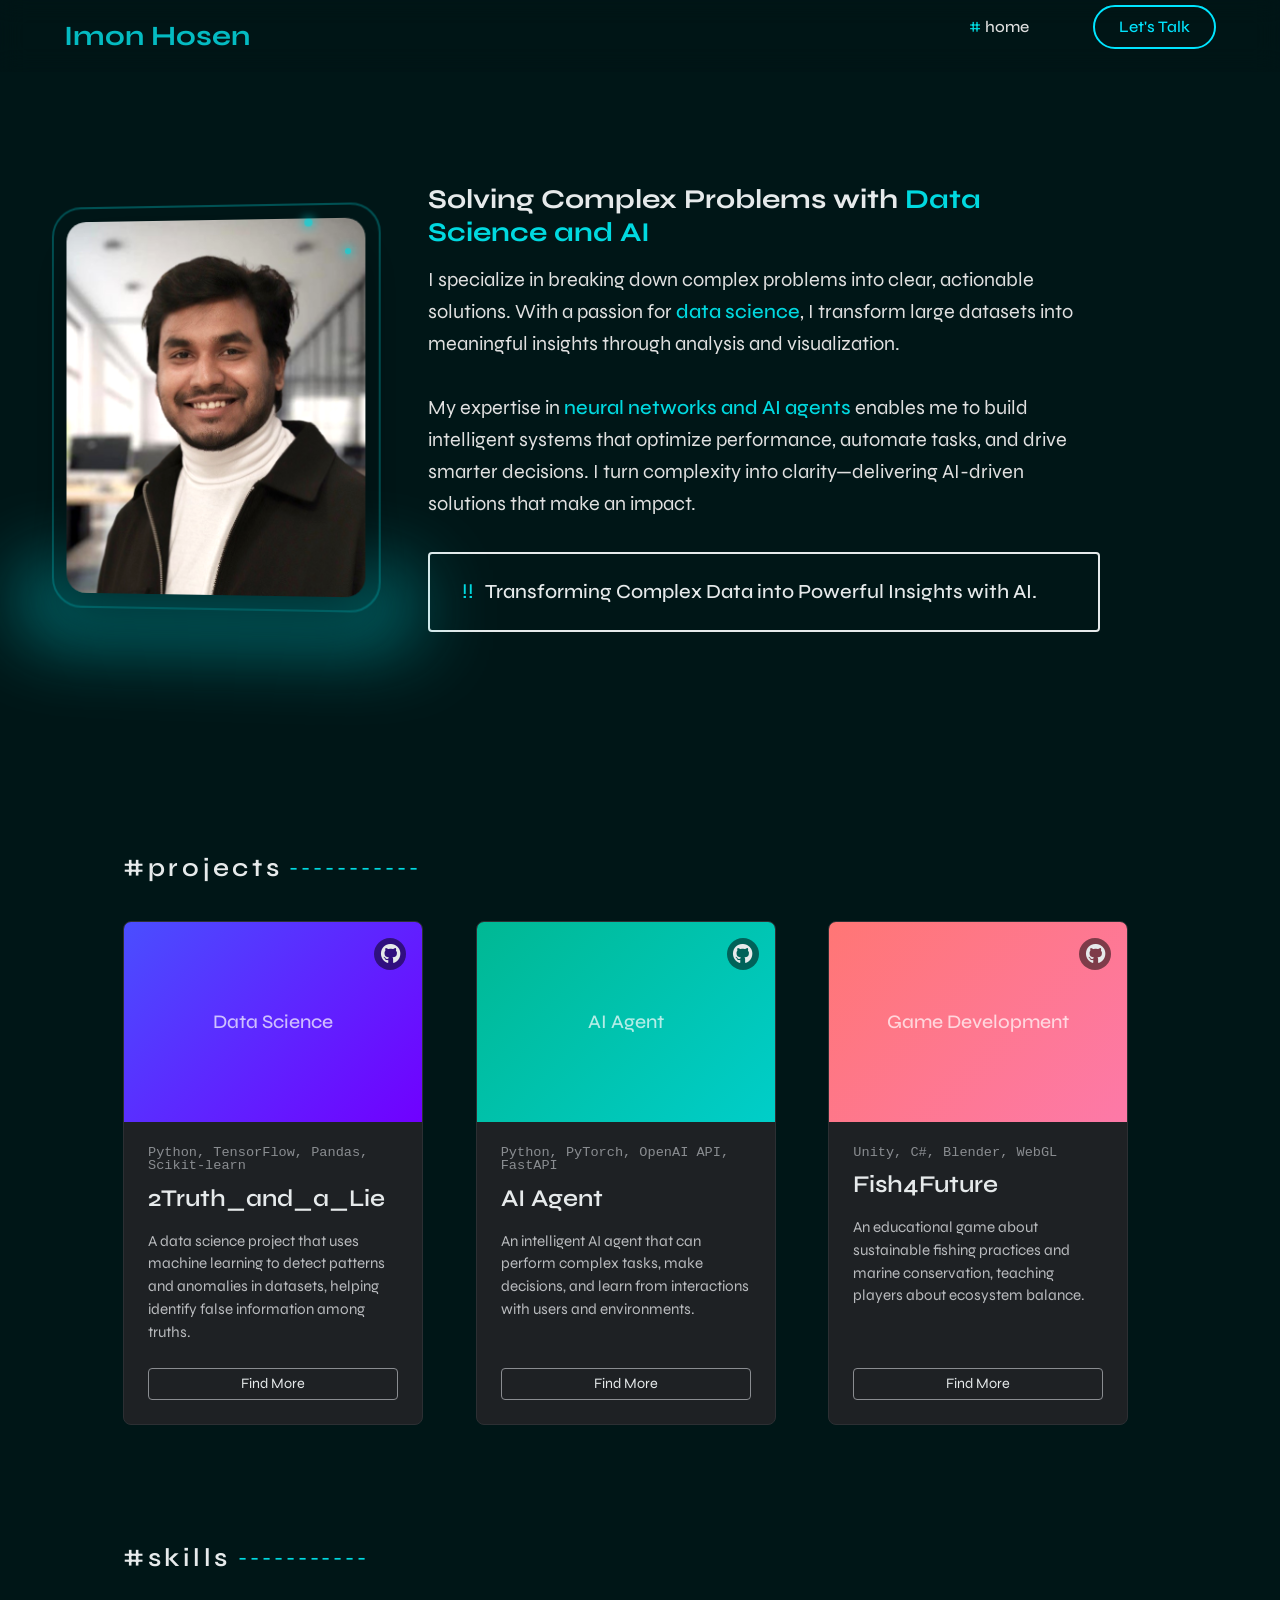
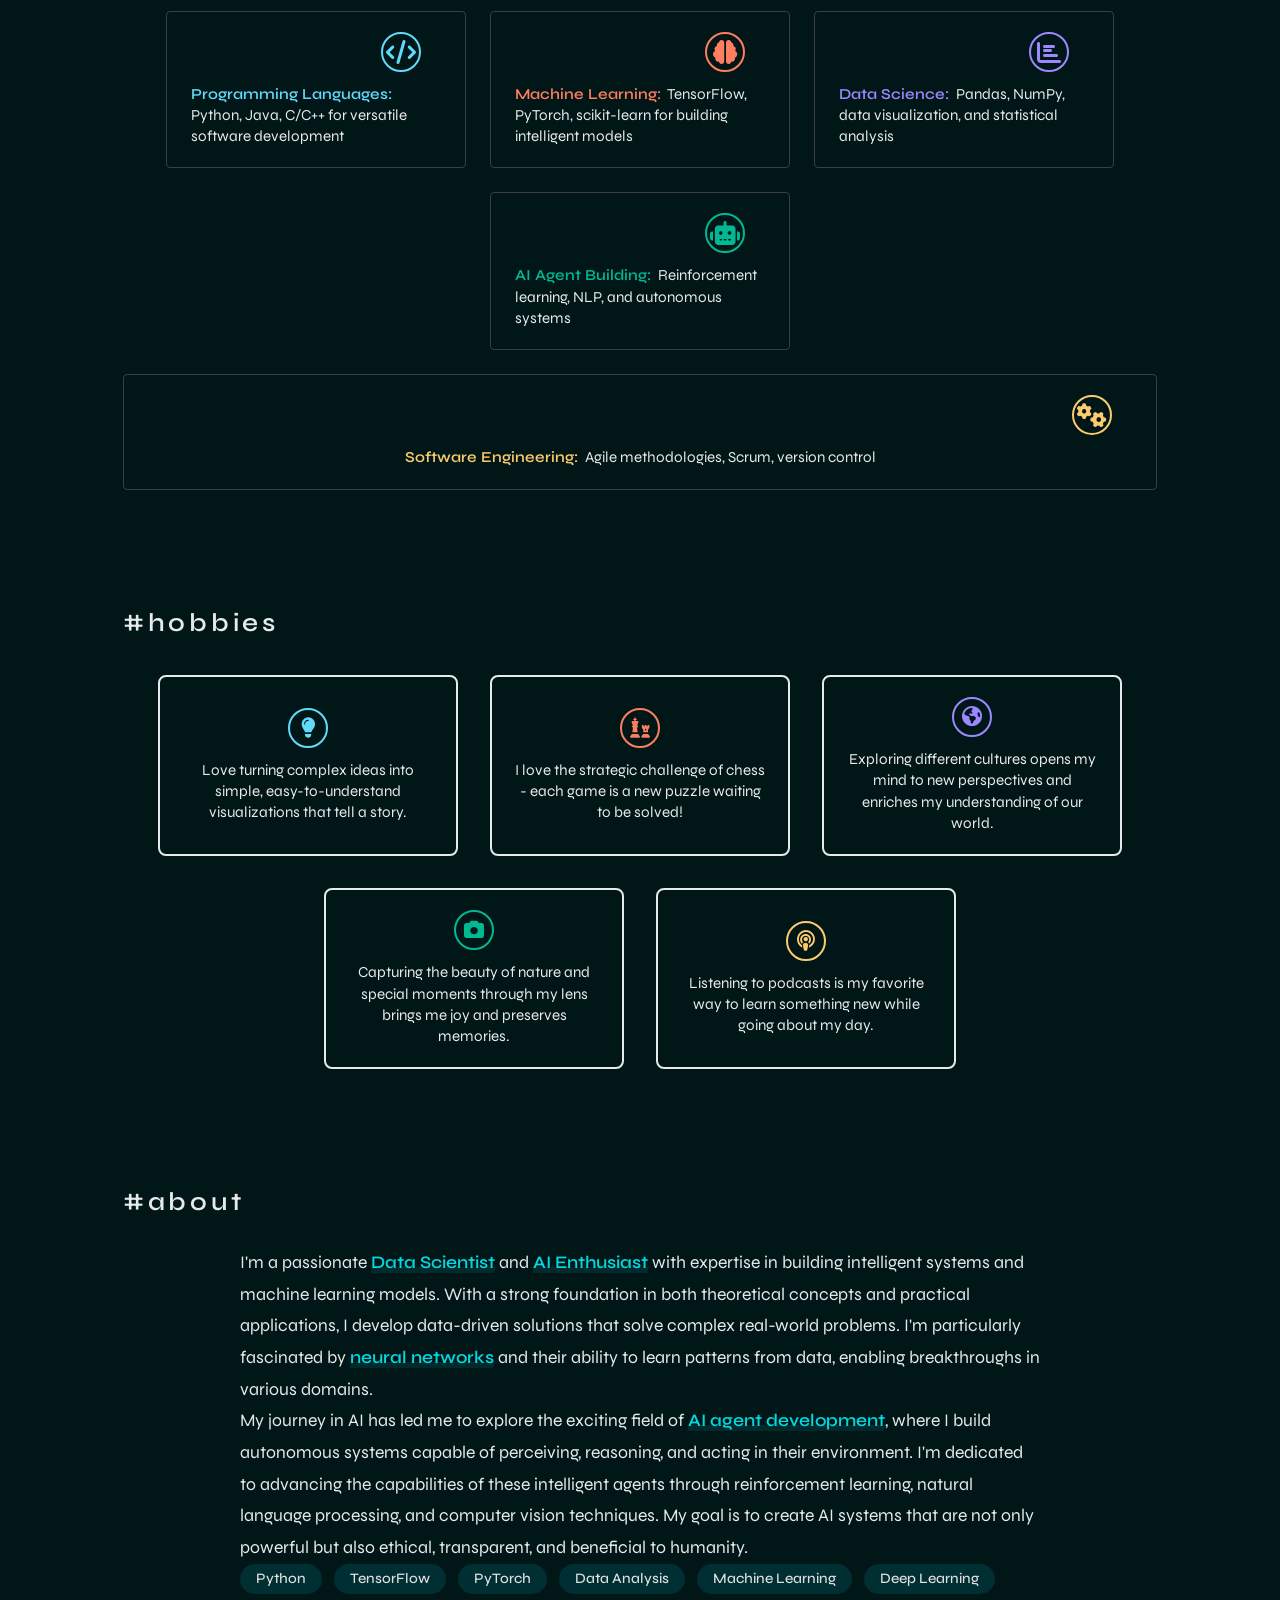
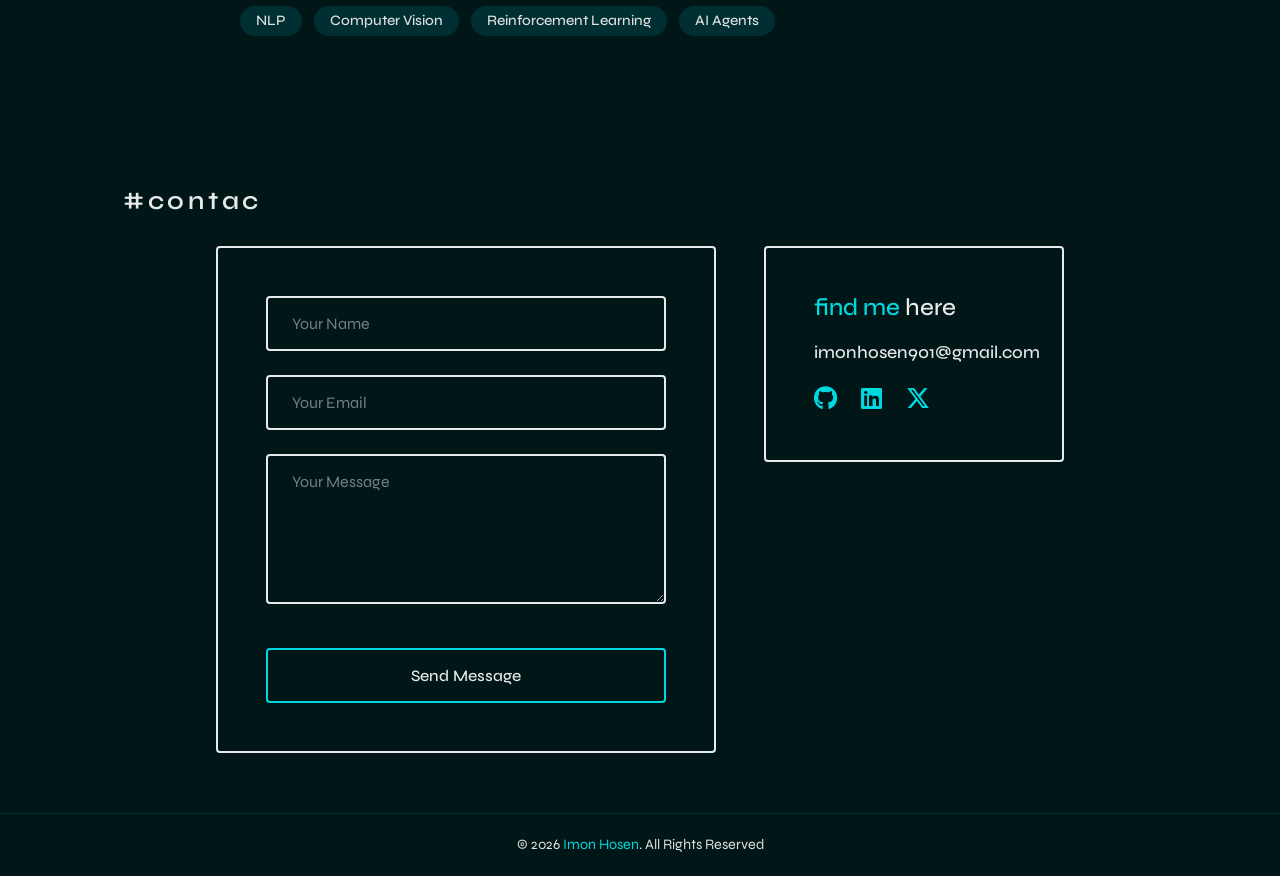
==== commit 932b585e: "Disable blog link in header menu Comment out the blog link in the menu." ====
--- a/index.html
+++ b/index.html
@@ -24,7 +24,7 @@
               <nav class="menu__body">
                 <ul class="menu__list">
                 <li class="menu__item"><a href="#home" class="menu__link active"><span class="hash">#</span>home</a></li>
-                <li class="menu__item"><a href="blog.html" class="menu__link"><span class="hash">#</span>blog</a></li>
+                <!-- <li class="menu__item"><a href="blog.html" class="menu__link"><span class="hash">#</span>blog</a></li> -->
                 <li class="menu__item menu__item--with-button">
                   <a href="#contact" class="actions-header__button mobile-button">Let's Talk</a>
                 </li>
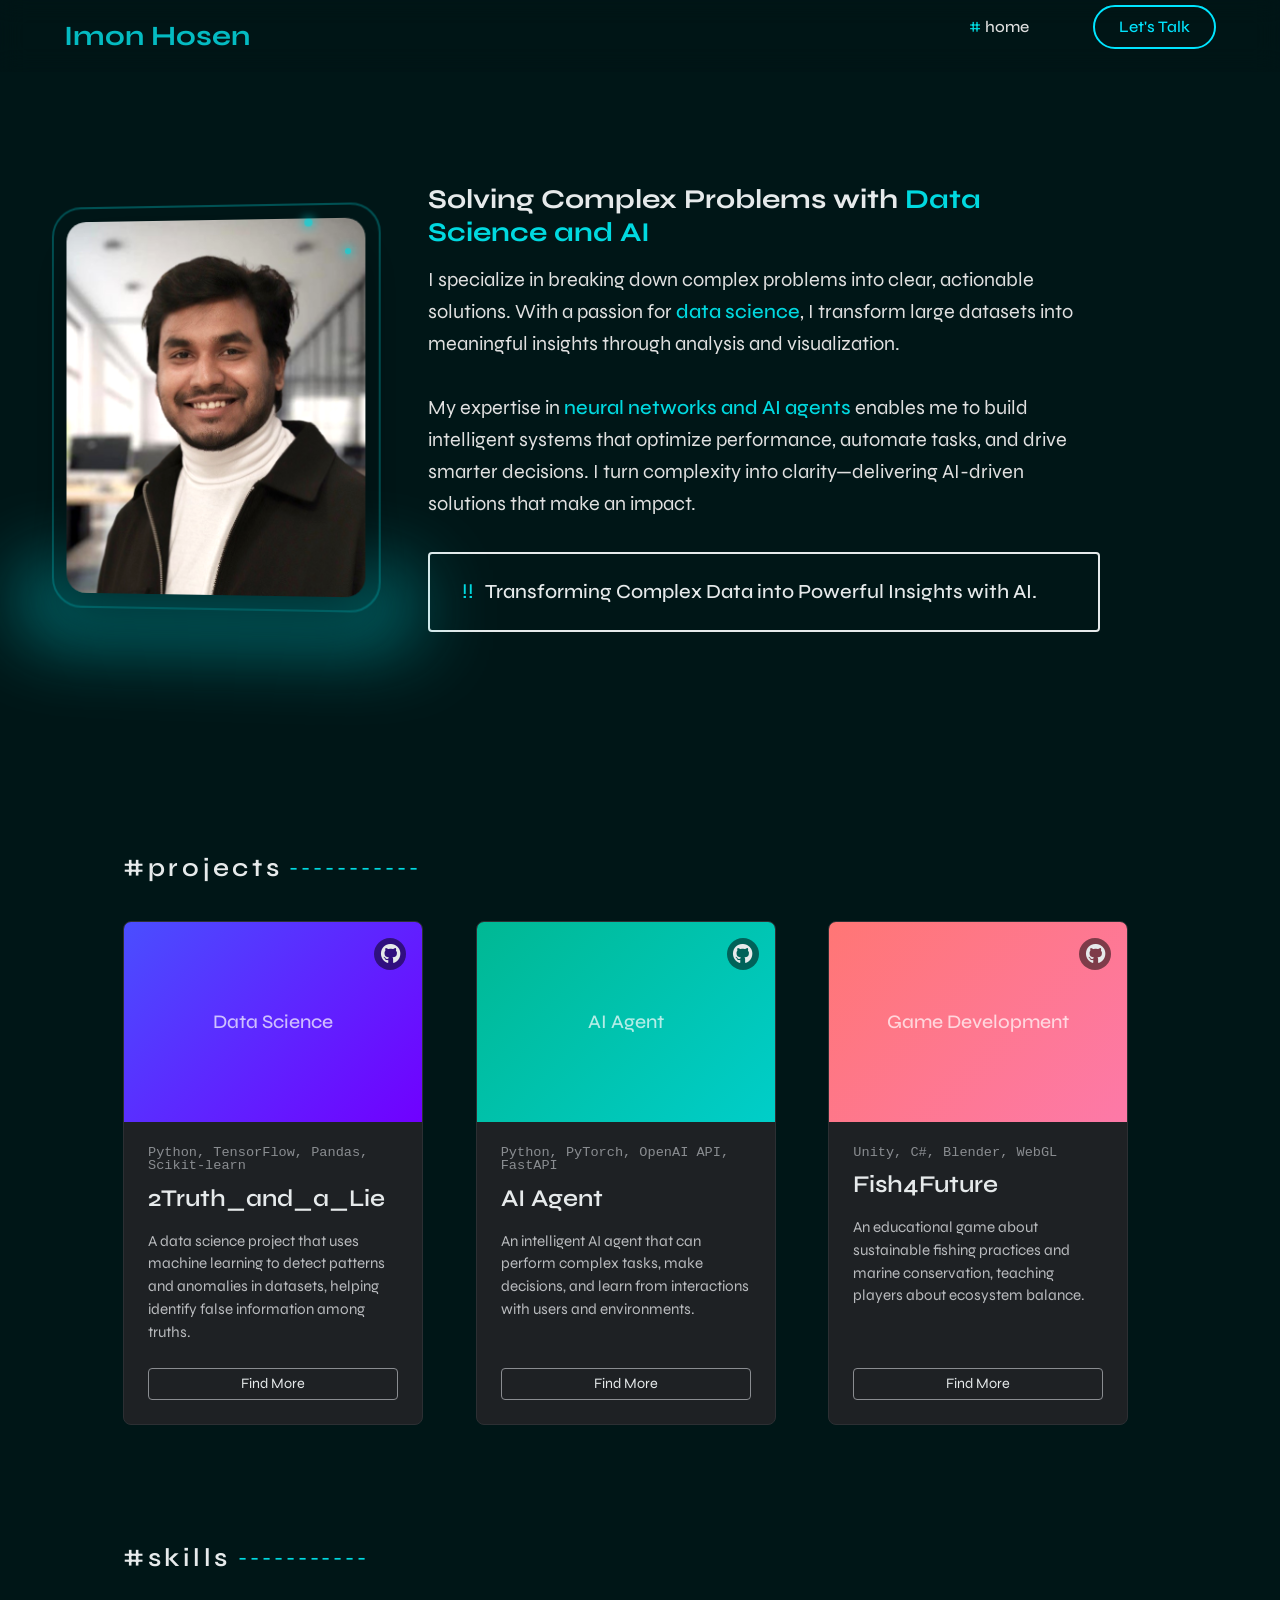
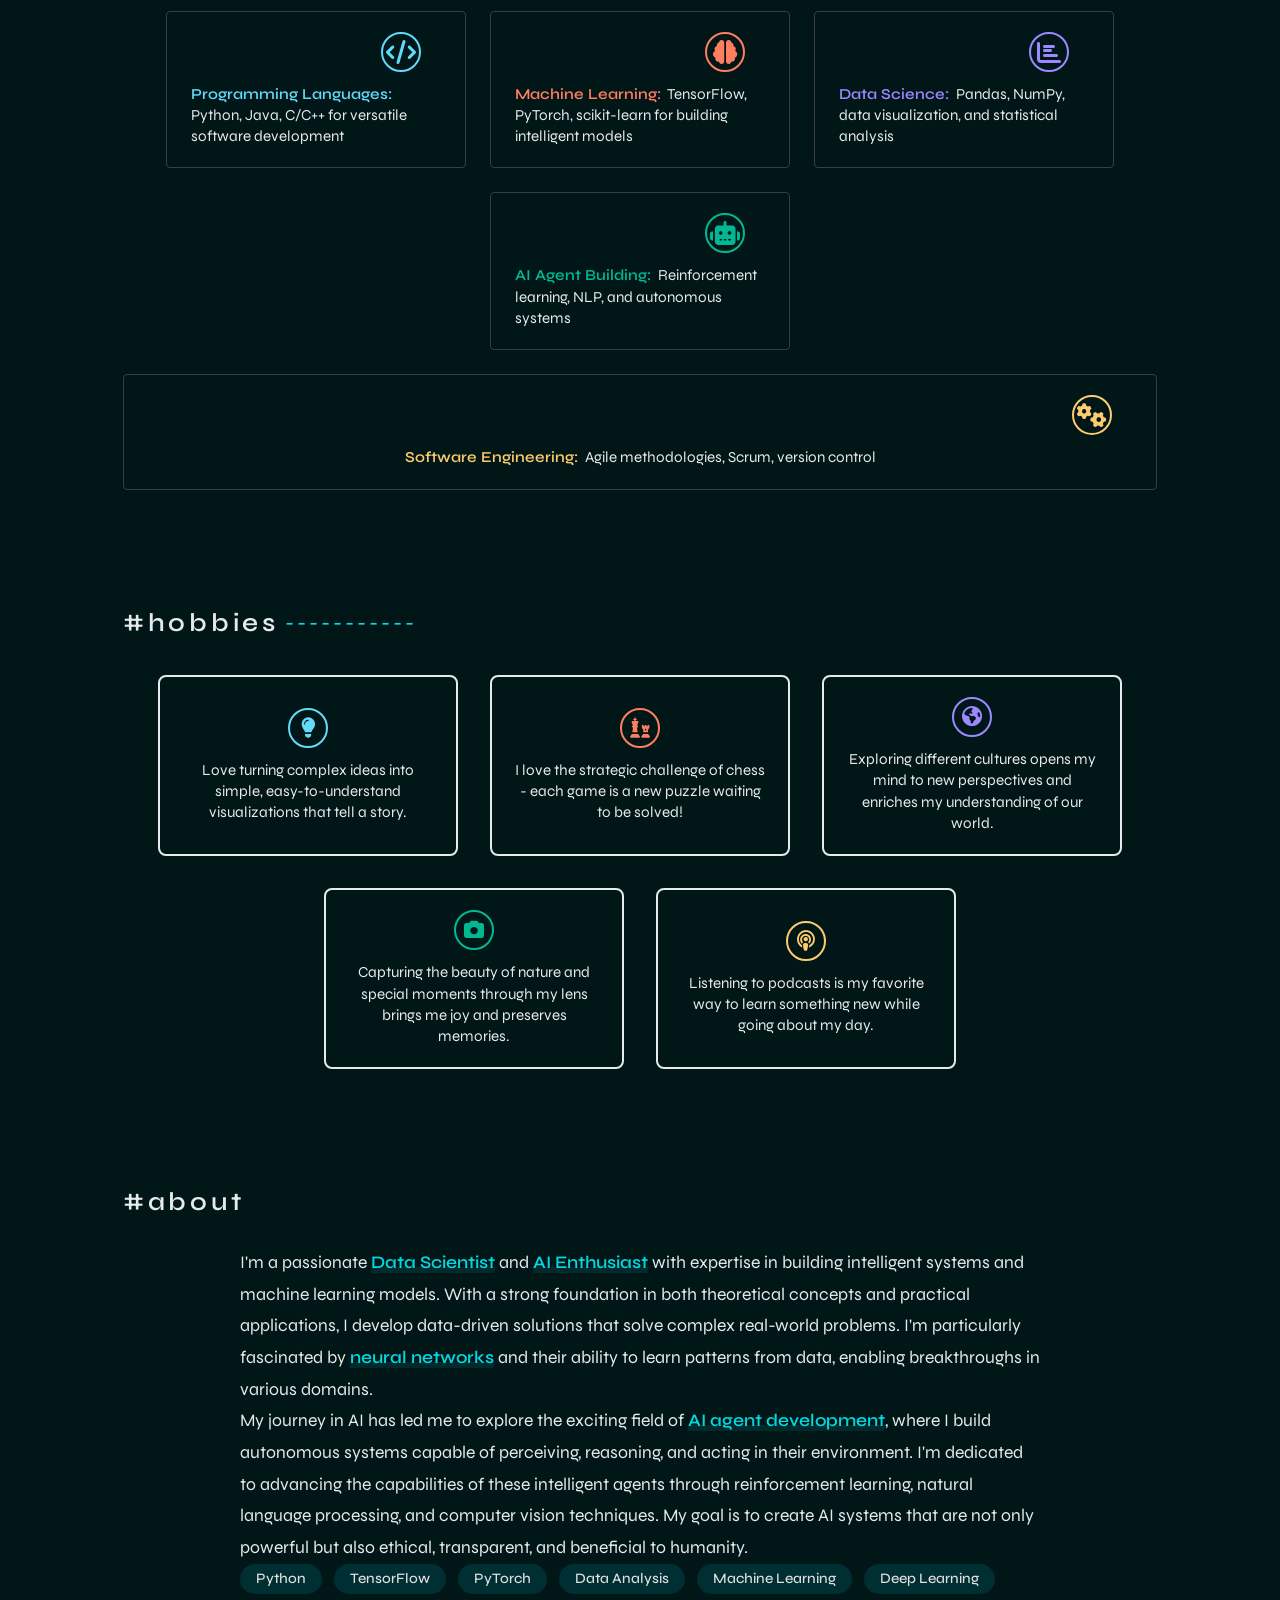
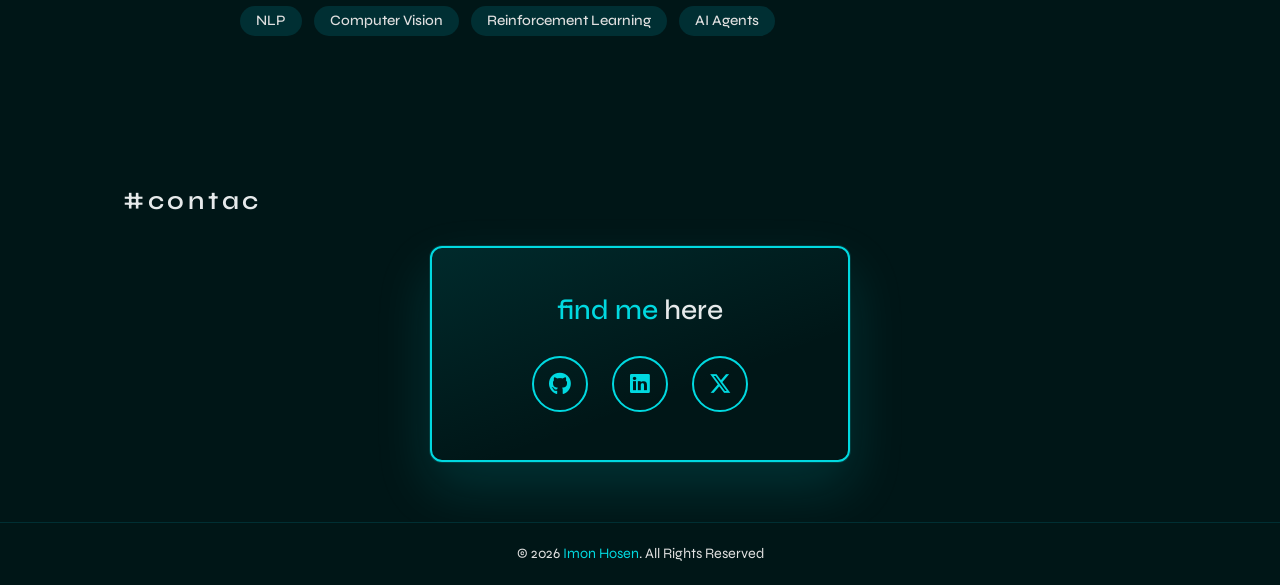
==== commit 241b0ef0: "Remove contact form and email from contact section, restyle find-me card Drops the name/email/messag" ====
--- a/index.html
+++ b/index.html
@@ -294,26 +294,12 @@
             <span class="dash">- - - - - - - - - - -  </span>
           </h2>
           <div class="contact__wrapper">
-            <form class="contact__form" id="contactForm">
-              <div class="form__group">
-                <input type="text" id="name" name="name" class="form__input" placeholder="Your Name" required>
-              </div>
-              <div class="form__group">
-                <input type="email" id="email" name="email" class="form__input" placeholder="Your Email" required>
-              </div>
-              <div class="form__group">
-                <textarea id="message" name="message" class="form__input form__textarea" placeholder="Your Message" required></textarea>
-              </div>
-              <button type="submit" class="form__button">Send Message</button>
-              <div id="thankYouMessage" class="thank-you-message">Thank you for your message!</div>
-            </form>
             <div class="contact__social">
               <h3 class="social__title"><span class="social__highlight">find me</span> here</h3>
-              <p class="social__email"><a href="mailto:imonhosen901@gmail.com">imonhosen901@gmail.com</a></p>
               <div class="social__links">
-                <a href="https://github.com/imon333" target="_blank" class="github-icon"><i class="fab fa-github"></i></a>
-                <a href="https://www.linkedin.com/in/imonhosen33/" target="_blank" class="linkedin-icon"><i class="fab fa-linkedin"></i></a>
-                <a href="https://twitter.com/yourusername" target="_blank" class="x-icon"><i class="fab fa-x-twitter"></i></a>
+                <a href="https://github.com/imon333" target="_blank" class="github-icon" aria-label="GitHub"><i class="fab fa-github"></i></a>
+                <a href="https://www.linkedin.com/in/imonhosen33/" target="_blank" class="linkedin-icon" aria-label="LinkedIn"><i class="fab fa-linkedin"></i></a>
+                <a href="https://twitter.com/yourusername" target="_blank" class="x-icon" aria-label="X (Twitter)"><i class="fab fa-x-twitter"></i></a>
               </div>
             </div>
           </div>
--- a/css/style.css
+++ b/css/style.css
@@ -42,7 +42,6 @@
 
 .menu__link,
 .actions-header__button,
-.form__button,
 .social__title {
   font-family: "Syne", sans-serif;
   font-weight: 500;
@@ -1107,65 +1106,30 @@
 .contact__wrapper {
   display: flex;
   justify-content: center;
-  gap: 3rem;
-  align-items: flex-start;
-  width: 100%;
-}
-
-.contact__form {
-  width: 100%;
-  max-width: 500px;
-  display: flex;
-  flex-direction: column;
-  gap: 1.5rem;
+  width: 100%;
+}
+
+.contact__social {
+  width: 100%;
+  max-width: 420px;
   padding: 3rem;
-  border: 2px solid #e6eaeb;
-  border-radius: 4px;
-}
-
-.contact__form:hover {
-  border-color: #e6eaeb;
-}
-
-.contact__form:hover .form__input {
-  border-color: #e6eaeb;
-}
-
-.contact__social {
-  width: 100%;
-  max-width: 300px;
-  padding: 3rem;
-  border: 2px solid #e6eaeb;
-  border-radius: 4px;
-  transition: border-color 0.3s ease;
-  height: fit-content;
+  text-align: center;
+  border: 2px solid #00d9e0;
+  border-radius: 12px;
+  background: linear-gradient(160deg, rgba(0, 217, 224, 0.1), rgba(0, 217, 224, 0) 65%);
+  box-shadow: 0 0 0 1px rgba(0, 217, 224, 0.15), 0 25px 55px rgba(0, 217, 224, 0.15);
+  transition: transform 0.3s ease, box-shadow 0.3s ease;
 }
 
 .contact__social:hover {
-  border-color: #00d9e0;
+  transform: translateY(-6px);
+  box-shadow: 0 0 0 1px rgba(0, 217, 224, 0.35), 0 30px 65px rgba(0, 217, 224, 0.3);
 }
 
 .social__title {
-  font-size: 1.5rem;
-  margin-bottom: 1.5rem;
+  font-size: 1.75rem;
+  margin-bottom: 2rem;
   color: var(--light-text);
-}
-
-.social__email {
-  font-size: 1.1rem;
-  margin-bottom: 1.5rem;
-  color: var(--light-text);
-  font-weight: 500;
-}
-
-.social__email a {
-  color: var(--light-text);
-  text-decoration: none;
-  transition: color 0.3s ease;
-}
-
-.social__email a:hover {
-  color: #00d9e0;
 }
 
 .social__highlight {
@@ -1174,96 +1138,31 @@
 
 .social__links {
   display: flex;
+  justify-content: center;
   gap: 1.5rem;
 }
 
 .social__links a {
-  font-size: 1.5rem;
-  color: var(--light-text);
+  display: inline-flex;
+  align-items: center;
+  justify-content: center;
+  width: 56px;
+  height: 56px;
+  font-size: 1.4rem;
+  color: #00d9e0;
+  border: 2px solid #00d9e0;
+  border-radius: 50%;
   transition: all 0.3s ease;
 }
 
-/* Colored social media icons */
-.social__links a.github-icon,
-.social__links a.linkedin-icon,
-.social__links a.x-icon {
-  color: #00d9e0;
-}
-
 .social__links a:hover {
-  transform: translateY(-3px);
-}
-
-.social__links a.github-icon:hover,
-.social__links a.linkedin-icon:hover,
-.social__links a.x-icon:hover {
-  color: #00b8be;
-}
-
-.form__group {
-  position: relative;
-}
-
-.form__input {
-  width: 100%;
-  padding: 1rem 1.5rem;
-  background: transparent;
-  border: 2px solid #e6eaeb;
-  border-radius: 4px;
-  color: #e6eaeb;
-  font-size: 1rem;
-  transition: all 0.3s ease;
-}
-
-.form__input:focus,
-.form__input:not(:placeholder-shown) {
-  border-color: #00d9e0;
-  color: #00d9e0;
-  outline: none;
-}
-
-.form__textarea {
-  min-height: 150px;
-  resize: vertical;
-}
-
-.form__input::placeholder {
-  color: rgba(230, 234, 235, 0.5);
-  transition: all 0.3s ease;
-}
-
-.form__input:focus::placeholder {
-  color: rgba(0, 217, 224, 0.5);
-}
-
-.form__button {
-  background: transparent;
-  color: var(--light-text);
-  padding: 1rem 2rem;
-  border: 2px solid #00d9e0;
-  border-radius: 4px;
-  font-size: 1rem;
-  font-weight: 500;
-  cursor: pointer;
-  transition: all 0.3s ease;
-  margin-top: 1rem;
-}
-
-.form__button:hover {
   background: #00d9e0;
   color: var(--primary-color);
+  transform: translateY(-4px) scale(1.06);
+  box-shadow: 0 10px 25px rgba(0, 217, 224, 0.45);
 }
 
 @media (max-width: 992px) {
-  .contact__wrapper {
-    flex-direction: column;
-    align-items: center;
-  }
-  
-  .contact__social {
-    max-width: 500px;
-  }
-
   .contact__title {
     align-self: center;
     text-align: center;
@@ -1274,20 +1173,15 @@
   .contact__container {
     padding: 0 2rem;
   }
-  
+
   .contact__title {
     font-size: 1.5rem;
     margin-bottom: 2rem;
     justify-content: center;
   }
-  
-  .contact__form,
+
   .contact__social {
     padding: 2rem;
-  }
-  
-  .form__button {
-    width: 100%;
   }
 }
 
@@ -2440,21 +2334,3 @@
   }
 }
 
-/* Thank you message styling */
-.thank-you-message {
-  display: none;
-  background-color: rgba(0, 217, 224, 0.1);
-  color: #00d9e0;
-  padding: 1rem;
-  margin-top: 1rem;
-  border-radius: 4px;
-  text-align: center;
-  font-weight: 500;
-  opacity: 0;
-  transition: opacity 0.3s ease;
-}
-
-.thank-you-message.visible {
-  display: block;
-  opacity: 1;
-}
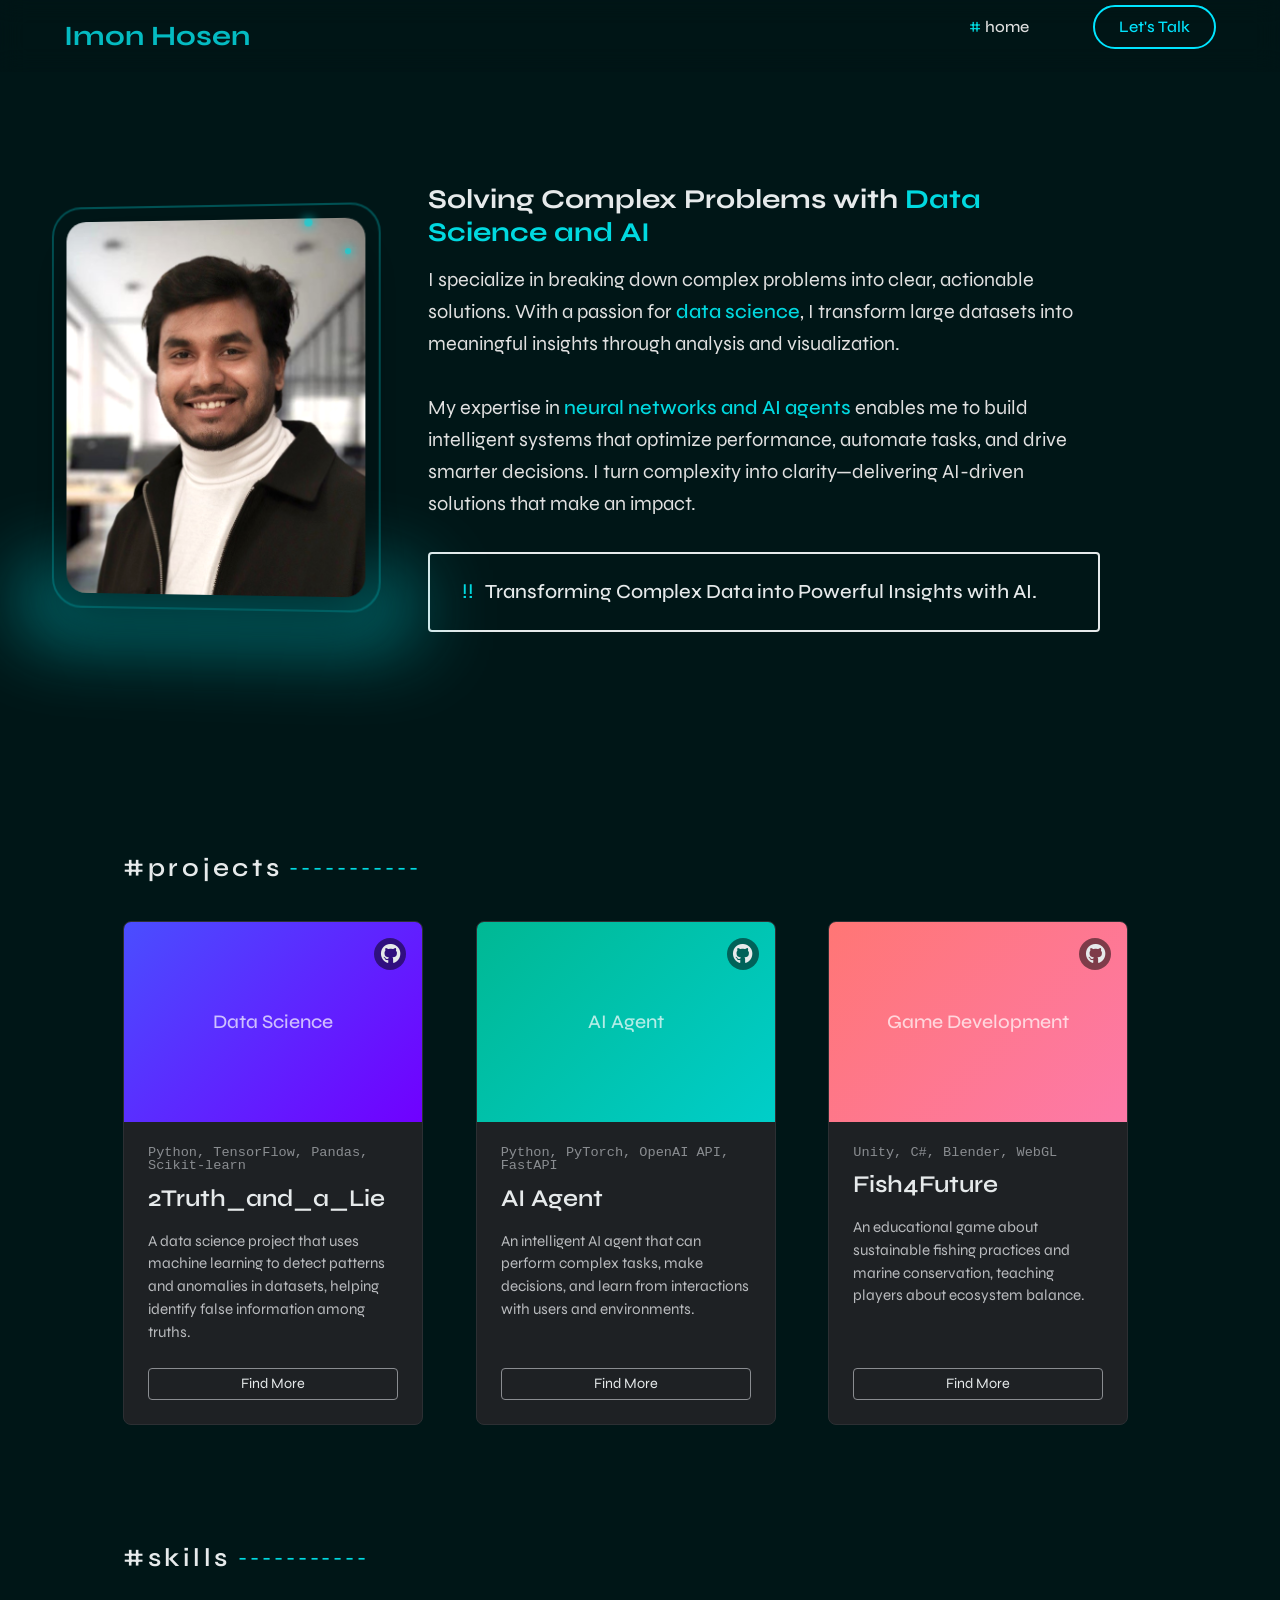
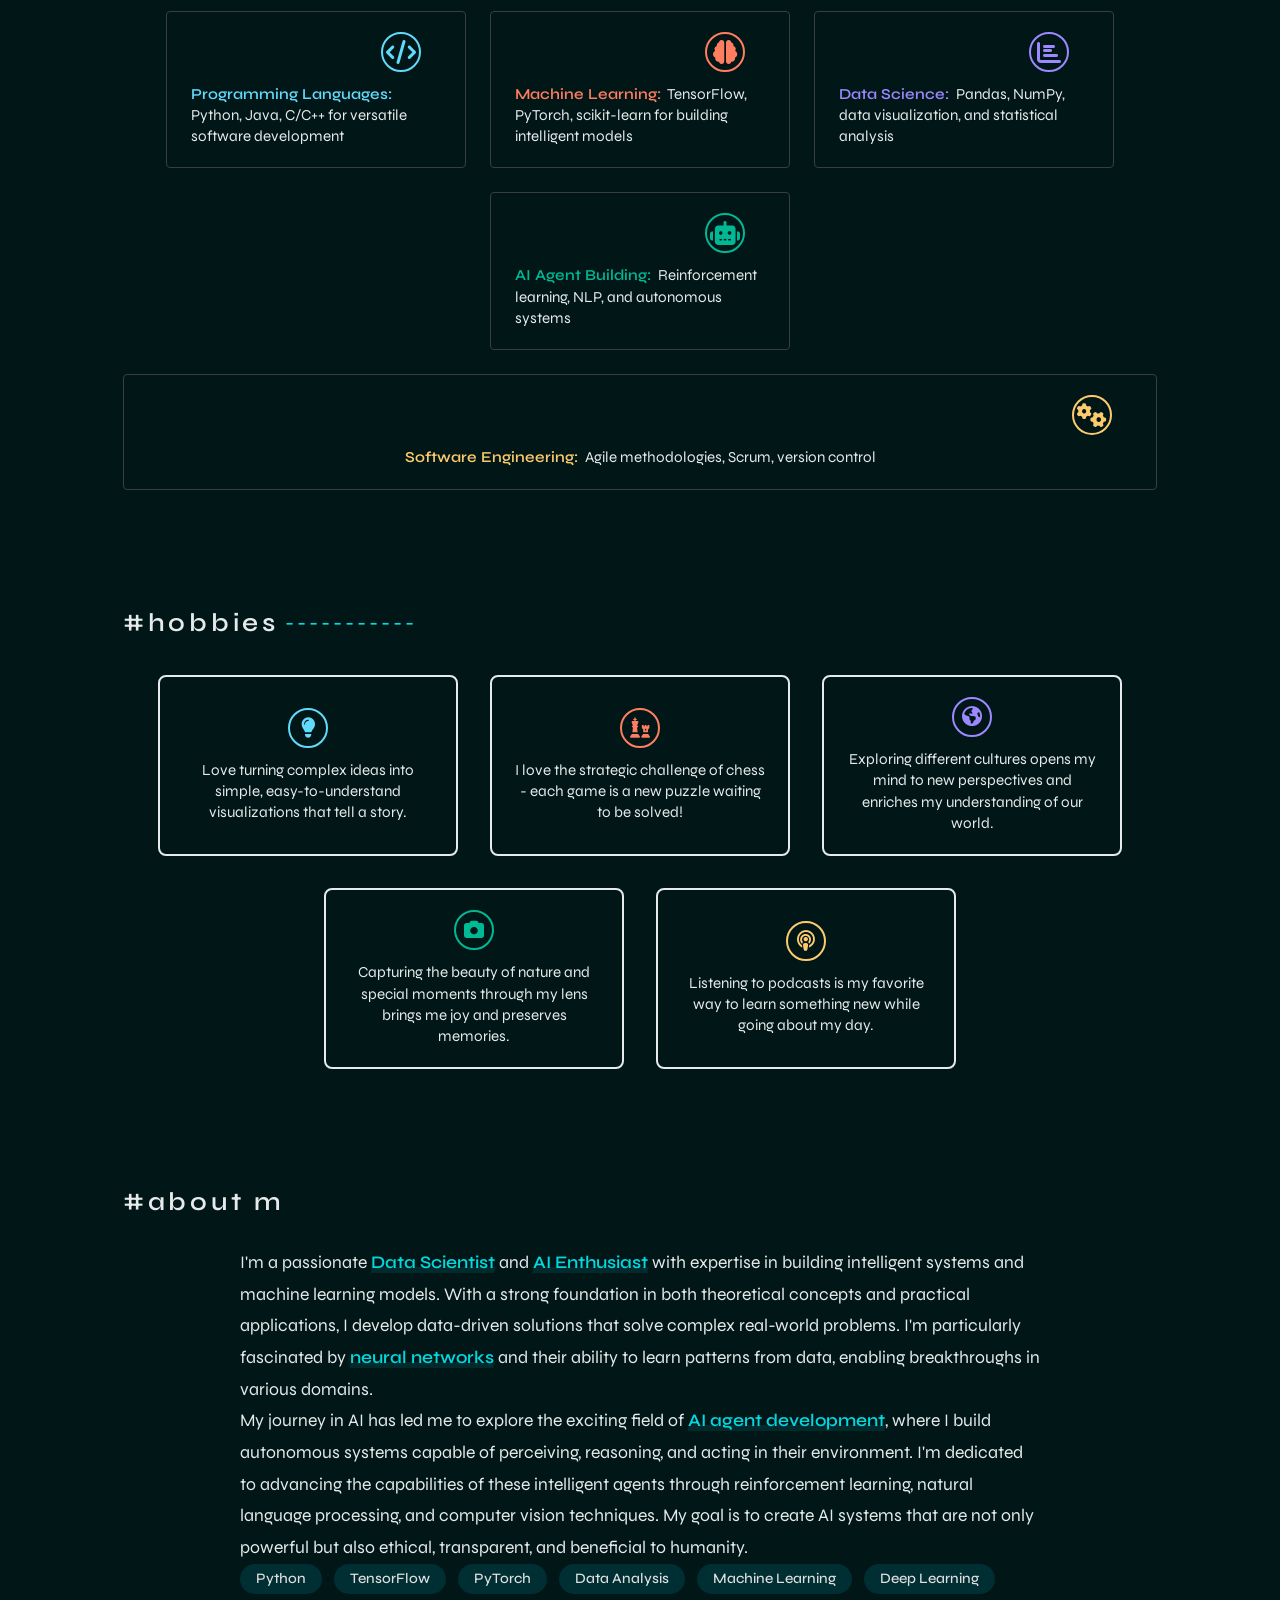
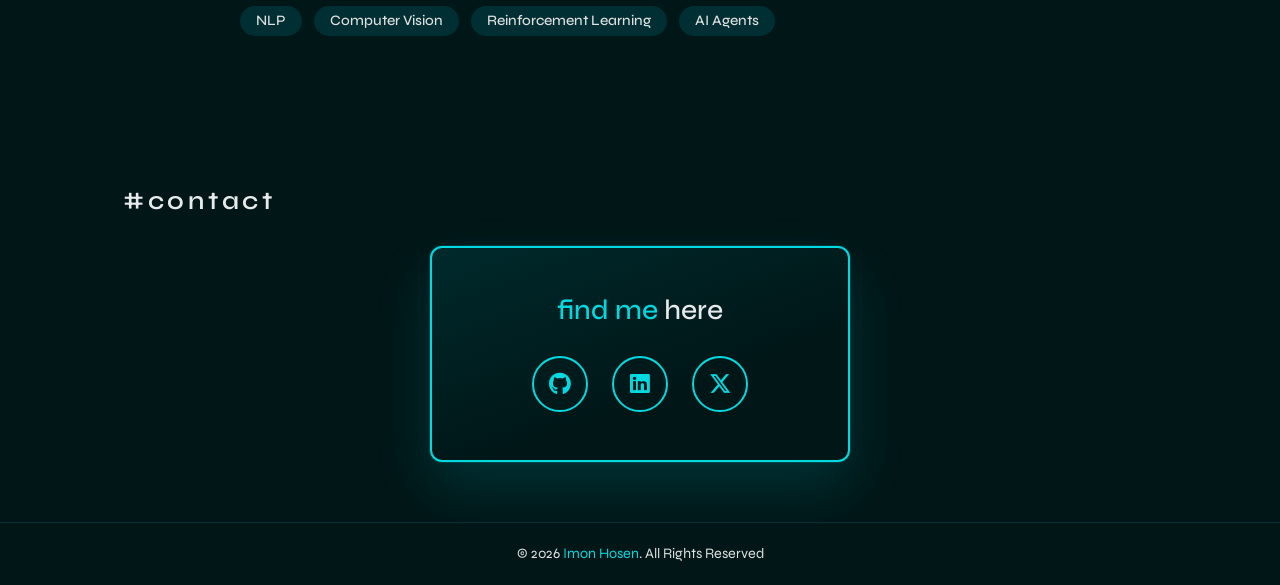
==== commit d36c5cb2: "Update X (Twitter) social link to actual profile Co-Authored-By: Claude Sonnet 5 <noreply@anthropic." ====
--- a/index.html
+++ b/index.html
@@ -299,7 +299,7 @@
               <div class="social__links">
                 <a href="https://github.com/imon333" target="_blank" class="github-icon" aria-label="GitHub"><i class="fab fa-github"></i></a>
                 <a href="https://www.linkedin.com/in/imonhosen33/" target="_blank" class="linkedin-icon" aria-label="LinkedIn"><i class="fab fa-linkedin"></i></a>
-                <a href="https://twitter.com/yourusername" target="_blank" class="x-icon" aria-label="X (Twitter)"><i class="fab fa-x-twitter"></i></a>
+                <a href="https://x.com/ImonHosen3" target="_blank" class="x-icon" aria-label="X (Twitter)"><i class="fab fa-x-twitter"></i></a>
               </div>
             </div>
           </div>
